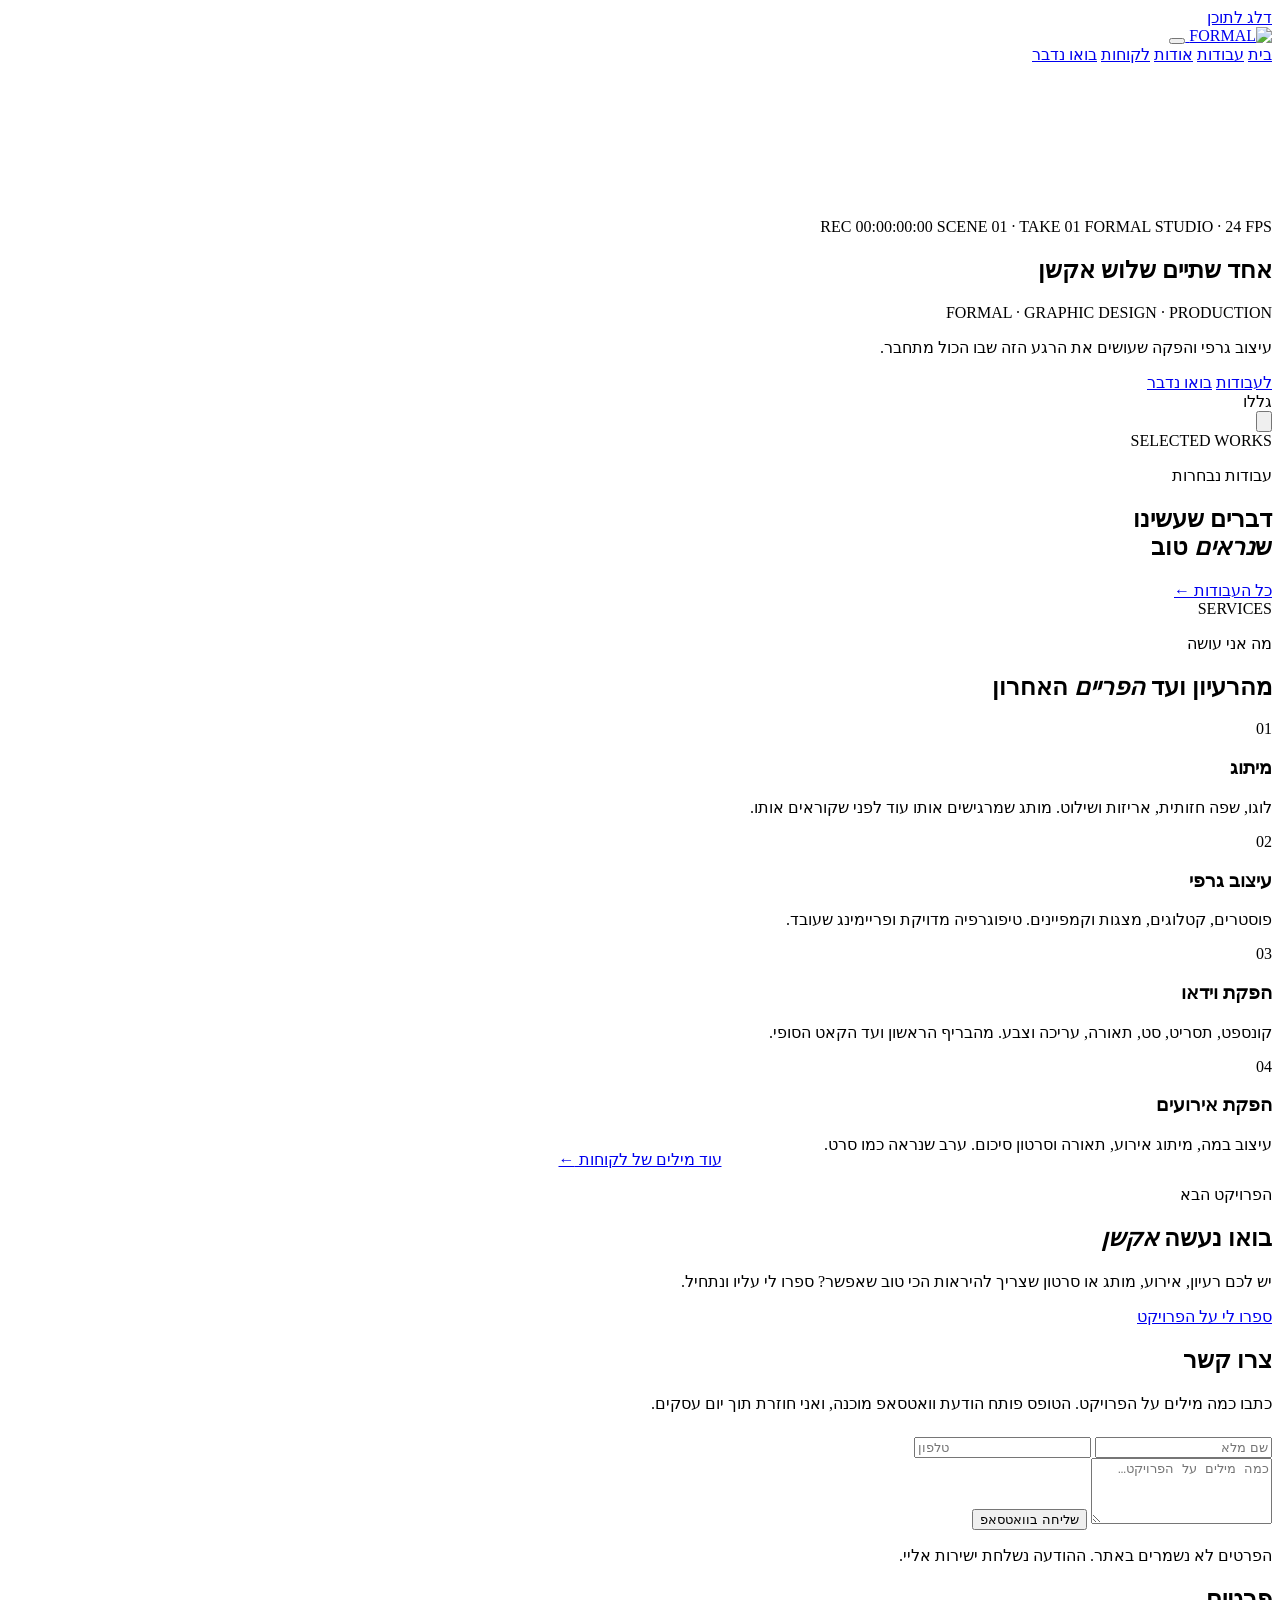
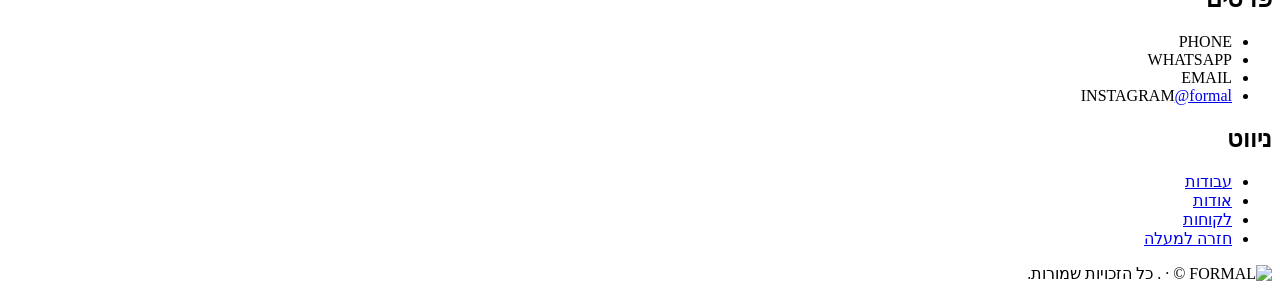
==== index.html @ aa6f3043 "og:image absolute url" ====
<!DOCTYPE html>
<html lang="he" dir="rtl">
<head>
  <meta charset="UTF-8">
  <meta name="viewport" content="width=device-width, initial-scale=1">
  <title>FORMAL · גרפיקה והפקה</title>
  <meta name="description" content="FORMAL – סטודיו לעיצוב גרפי והפקה. מיתוג, וידאו, דפוס ודיגיטל ברמה קולנועית. אחד, שתיים, שלוש – אקשן.">
  <meta name="theme-color" content="#0a0a0a">
  <meta property="og:title" content="FORMAL · גרפיקה והפקה">
  <meta property="og:description" content="עיצוב גרפי והפקה שעושים את הרגע שבו הכול מתחבר.">
  <meta property="og:type" content="website">
  <meta property="og:image" content="https://chana-c.github.io/formal/assets/img/og.png">
  <meta property="og:image:width" content="1200">
  <meta property="og:image:height" content="630">
  <link rel="icon" href="assets/img/logo-icon.png" type="image/png">
  <link rel="apple-touch-icon" href="assets/img/logo-icon.png">
  <link rel="preconnect" href="https://fonts.googleapis.com">
  <link rel="preconnect" href="https://fonts.gstatic.com" crossorigin>
  <link href="https://fonts.googleapis.com/css2?family=Frank+Ruhl+Libre:wght@400;700;900&family=Heebo:wght@300;400;500;700&display=swap" rel="stylesheet">
  <link rel="stylesheet" href="assets/css/style.css">
</head>
<body>
  <a class="skip" href="#main">דלג לתוכן</a>
  <div class="curtain is-boot" aria-hidden="true"></div>
  <div class="grain" aria-hidden="true"></div>

  <header class="header">
    <div class="container header__inner">
      <a class="logo" href="index.html" aria-label="FORMAL – דף הבית">
        <img class="logo__img" src="assets/img/logo.png" alt="FORMAL" draggable="false">
      </a>
      <button class="burger" aria-label="תפריט" aria-expanded="false"><span></span><span></span><span></span></button>
      <nav class="nav" aria-label="ניווט ראשי">
        <a class="nav__link" href="index.html">בית</a>
        <a class="nav__link" href="works.html">עבודות</a>
        <a class="nav__link" href="about.html">אודות</a>
        <a class="nav__link" href="clients.html">לקוחות</a>
        <a class="btn btn--red nav__cta" href="#contact">בואו נדבר</a>
      </nav>
    </div>
  </header>

  <main id="main">
    <!-- ================= HERO ================= -->
    <section class="hero" id="hero" aria-label="פתיח">
      <canvas class="hero__fog" aria-hidden="true"></canvas>
      <div class="hero__fallback" aria-hidden="true"></div>
      <div class="hero__vignette" aria-hidden="true"></div>

      <div class="hud" aria-hidden="true">
        <span class="hud__corner hud__corner--tl"></span><span class="hud__corner hud__corner--tr"></span>
        <span class="hud__corner hud__corner--bl"></span><span class="hud__corner hud__corner--br"></span>
        <span class="hud__rec"><i></i>REC</span>
        <span class="hud__tc">00:00:00:00</span>
        <span class="hud__scene">SCENE 01 · TAKE 01</span>
        <span class="hud__brand">FORMAL STUDIO · 24 FPS</span>
      </div>

      <div class="hero__clap hero__clap--top" aria-hidden="true"></div>
      <div class="hero__clap hero__clap--bottom" aria-hidden="true"></div>
      <div class="hero__flash" aria-hidden="true"></div>

      <div class="hero__stage">
        <h1 class="hero__count">
          <span class="hero__word">אחד</span>
          <span class="hero__word">שתיים</span>
          <span class="hero__word">שלוש</span>
          <span class="hero__word hero__word--action">אקשן</span>
        </h1>
        <div class="hero__after">
          <p class="hero__kicker">FORMAL · GRAPHIC DESIGN · PRODUCTION</p>
          <p class="hero__sub">עיצוב גרפי והפקה שעושים את הרגע הזה שבו הכול מתחבר.</p>
          <div class="hero__cta">
            <a class="btn btn--red" href="works.html">לעבודות</a>
            <a class="btn btn--ghost" href="#contact">בואו נדבר</a>
          </div>
        </div>
      </div>

      <div class="hero__scroll" aria-hidden="true"><span>גללו</span><i></i></div>
      <button class="hero__replay" type="button" aria-label="הפעלת הפתיח מחדש" title="שוב">
        <svg viewBox="0 0 24 24" fill="none" stroke="currentColor" stroke-width="1.6"><path d="M3 12a9 9 0 1 0 3-6.7"/><path d="M3 4v5h5"/></svg>
      </button>
    </section>

    <!-- ================= FEATURED WORKS ================= -->
    <section class="section" id="works">
      <span class="side-label" aria-hidden="true">SELECTED WORKS</span>
      <div class="container">
        <div class="section__head reveal">
          <div>
            <p class="eyebrow">עבודות נבחרות</p>
            <h2 class="section__title">דברים שעשינו<br>ש<em>נראים</em> טוב</h2>
          </div>
          <a class="section__link" href="works.html">כל העבודות <span class="arrow">←</span></a>
        </div>
        <div class="works-grid" data-works-featured></div>
      </div>
    </section>

    <!-- ================= CLIENTS MARQUEE ================= -->
    <div class="marquee reveal reveal--fade" data-marquee aria-label="לקוחות"></div>

    <!-- ================= SERVICES ================= -->
    <section class="section">
      <span class="side-label" aria-hidden="true">SERVICES</span>
      <div class="container">
        <div class="section__head reveal">
          <div>
            <p class="eyebrow">מה אני עושה</p>
            <h2 class="section__title">מהרעיון ועד <em>הפריים</em> האחרון</h2>
          </div>
        </div>
        <div class="services">
          <article class="service reveal" style="--d:0s">
            <span class="service__num">01</span>
            <div><h3 class="service__title">מיתוג</h3><p class="service__text">לוגו, שפה חזותית, אריזות ושילוט. מותג שמרגישים אותו עוד לפני שקוראים אותו.</p></div>
          </article>
          <article class="service reveal" style="--d:0.08s">
            <span class="service__num">02</span>
            <div><h3 class="service__title">עיצוב גרפי</h3><p class="service__text">פוסטרים, קטלוגים, מצגות וקמפיינים. טיפוגרפיה מדויקת ופריימינג שעובד.</p></div>
          </article>
          <article class="service reveal" style="--d:0.16s">
            <span class="service__num">03</span>
            <div><h3 class="service__title">הפקת וידאו</h3><p class="service__text">קונספט, תסריט, סט, תאורה, עריכה וצבע. מהבריף הראשון ועד הקאט הסופי.</p></div>
          </article>
          <article class="service reveal" style="--d:0.24s">
            <span class="service__num">04</span>
            <div><h3 class="service__title">הפקת אירועים</h3><p class="service__text">עיצוב במה, מיתוג אירוע, תאורה וסרטון סיכום. ערב שנראה כמו סרט.</p></div>
          </article>
        </div>
      </div>
    </section>

    <!-- ================= QUOTE ================= -->
    <section class="section--line">
      <div class="container">
        <figure class="quote-block reveal" data-quote></figure>
        <p class="reveal" style="text-align:center;margin-top:-20px"><a class="section__link" href="clients.html">עוד מילים של לקוחות <span class="arrow">←</span></a></p>
      </div>
    </section>

    <!-- ================= CTA ================= -->
    <section class="cta section--line" id="contact">
      <div class="cta__glow" aria-hidden="true"></div>
      <div class="container reveal">
        <p class="eyebrow" style="justify-content:center">הפרויקט הבא</p>
        <h2 class="cta__title">בואו נעשה <em>אקשן</em></h2>
        <p class="cta__text">יש לכם רעיון, אירוע, מותג או סרטון שצריך להיראות הכי טוב שאפשר? ספרו לי עליו ונתחיל.</p>
        <a class="btn btn--white" href="#form">ספרו לי על הפרויקט</a>
      </div>
    </section>
  </main>

  <!-- ================= FOOTER / CONTACT ================= -->
  <footer class="footer" id="form">
    <div class="container">
      <div class="footer__grid">
        <div class="reveal">
          <h2 class="footer__title">צרו קשר</h2>
          <p class="footer__text">כתבו כמה מילים על הפרויקט. הטופס פותח הודעת וואטסאפ מוכנה, ואני חוזרת תוך יום עסקים.</p>
          <form class="form" data-contact-form style="margin-top:24px">
            <div class="form__row">
              <label class="field"><input type="text" name="name" placeholder="שם מלא" required autocomplete="name"></label>
              <label class="field"><input type="tel" name="phone" placeholder="טלפון" required autocomplete="tel"></label>
            </div>
            <label class="field"><textarea name="message" rows="4" placeholder="כמה מילים על הפרויקט…" required></textarea></label>
            <button class="btn btn--red" type="submit">שליחה בוואטסאפ</button>
            <p class="form__hint">הפרטים לא נשמרים באתר. ההודעה נשלחת ישירות אליי.</p>
          </form>
        </div>
        <div class="reveal" style="--d:0.1s">
          <h2 class="footer__title">פרטים</h2>
          <ul class="footer__list">
            <li><span class="lbl">PHONE</span><a data-site="contact.phone" data-site-href="tel" href="#"></a></li>
            <li><span class="lbl">WHATSAPP</span><a data-site="contact.phone" data-site-href="wa" href="#" target="_blank" rel="noopener"></a></li>
            <li><span class="lbl">EMAIL</span><a data-site="contact.email" data-site-href="mailto" href="#"></a></li>
            <li><span class="lbl">INSTAGRAM</span><a data-site="contact.instagram" data-site-href="url" data-site-keep="1" href="#" target="_blank" rel="noopener">@formal</a></li>
          </ul>
        </div>
        <div class="reveal" style="--d:0.2s">
          <h2 class="footer__title">ניווט</h2>
          <ul class="footer__list">
            <li><a href="works.html">עבודות</a></li>
            <li><a href="about.html">אודות</a></li>
            <li><a href="clients.html">לקוחות</a></li>
            <li><a href="#hero">חזרה למעלה</a></li>
          </ul>
        </div>
      </div>
      <div class="footer__bottom">
        <span class="logo"><img class="logo__img" src="assets/img/logo.png" alt="FORMAL" draggable="false"></span>
        <span>© <span data-year></span> <span data-site="owner.name"></span> · <span data-site="owner.role"></span>. כל הזכויות שמורות.</span>
      </div>
    </div>
  </footer>

  <!-- ================= PLAYER MODAL ================= -->
  <div class="modal" id="modal" hidden role="dialog" aria-modal="true" aria-labelledby="modal-title">
    <div class="modal__backdrop" data-close></div>
    <div class="modal__dialog">
      <button class="modal__close" type="button" data-close><kbd>ESC</kbd> סגירה</button>
      <div class="modal__media protected"></div>
      <div class="modal__info">
        <div>
          <h3 class="modal__title" id="modal-title"></h3>
          <p class="modal__sub"></p>
          <p class="modal__desc"></p>
        </div>
        <div class="modal__nav">
          <button class="modal__btn" type="button" data-prev aria-label="הקודם"></button>
          <button class="modal__btn" type="button" data-next aria-label="הבא"></button>
        </div>
      </div>
    </div>
  </div>

  <script src="content/site.js"></script>
  <script src="content/works.js"></script>
  <script src="content/testimonials.js"></script>
  <script src="https://cdnjs.cloudflare.com/ajax/libs/gsap/3.12.5/gsap.min.js"></script>
  <script src="assets/js/fog.js"></script>
  <script src="assets/js/hero.js"></script>
  <script src="assets/js/main.js"></script>
</body>
</html>
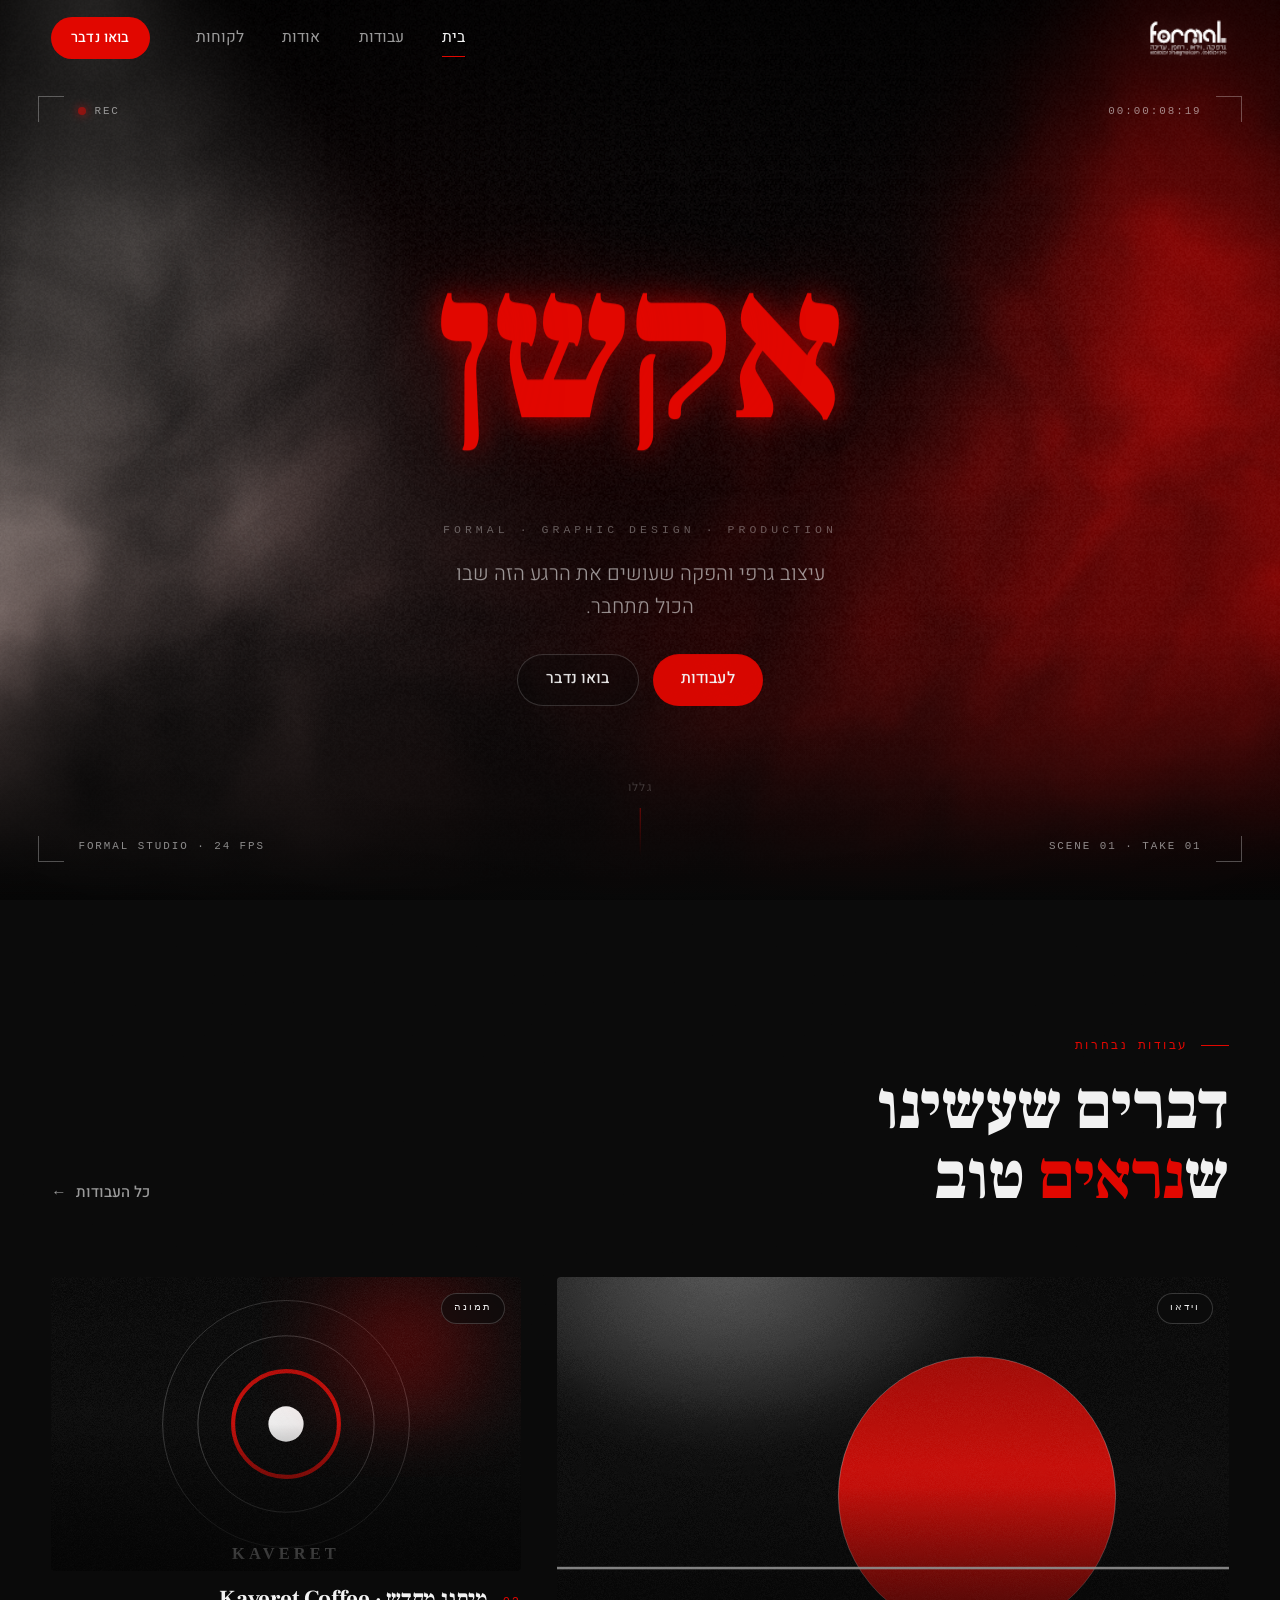
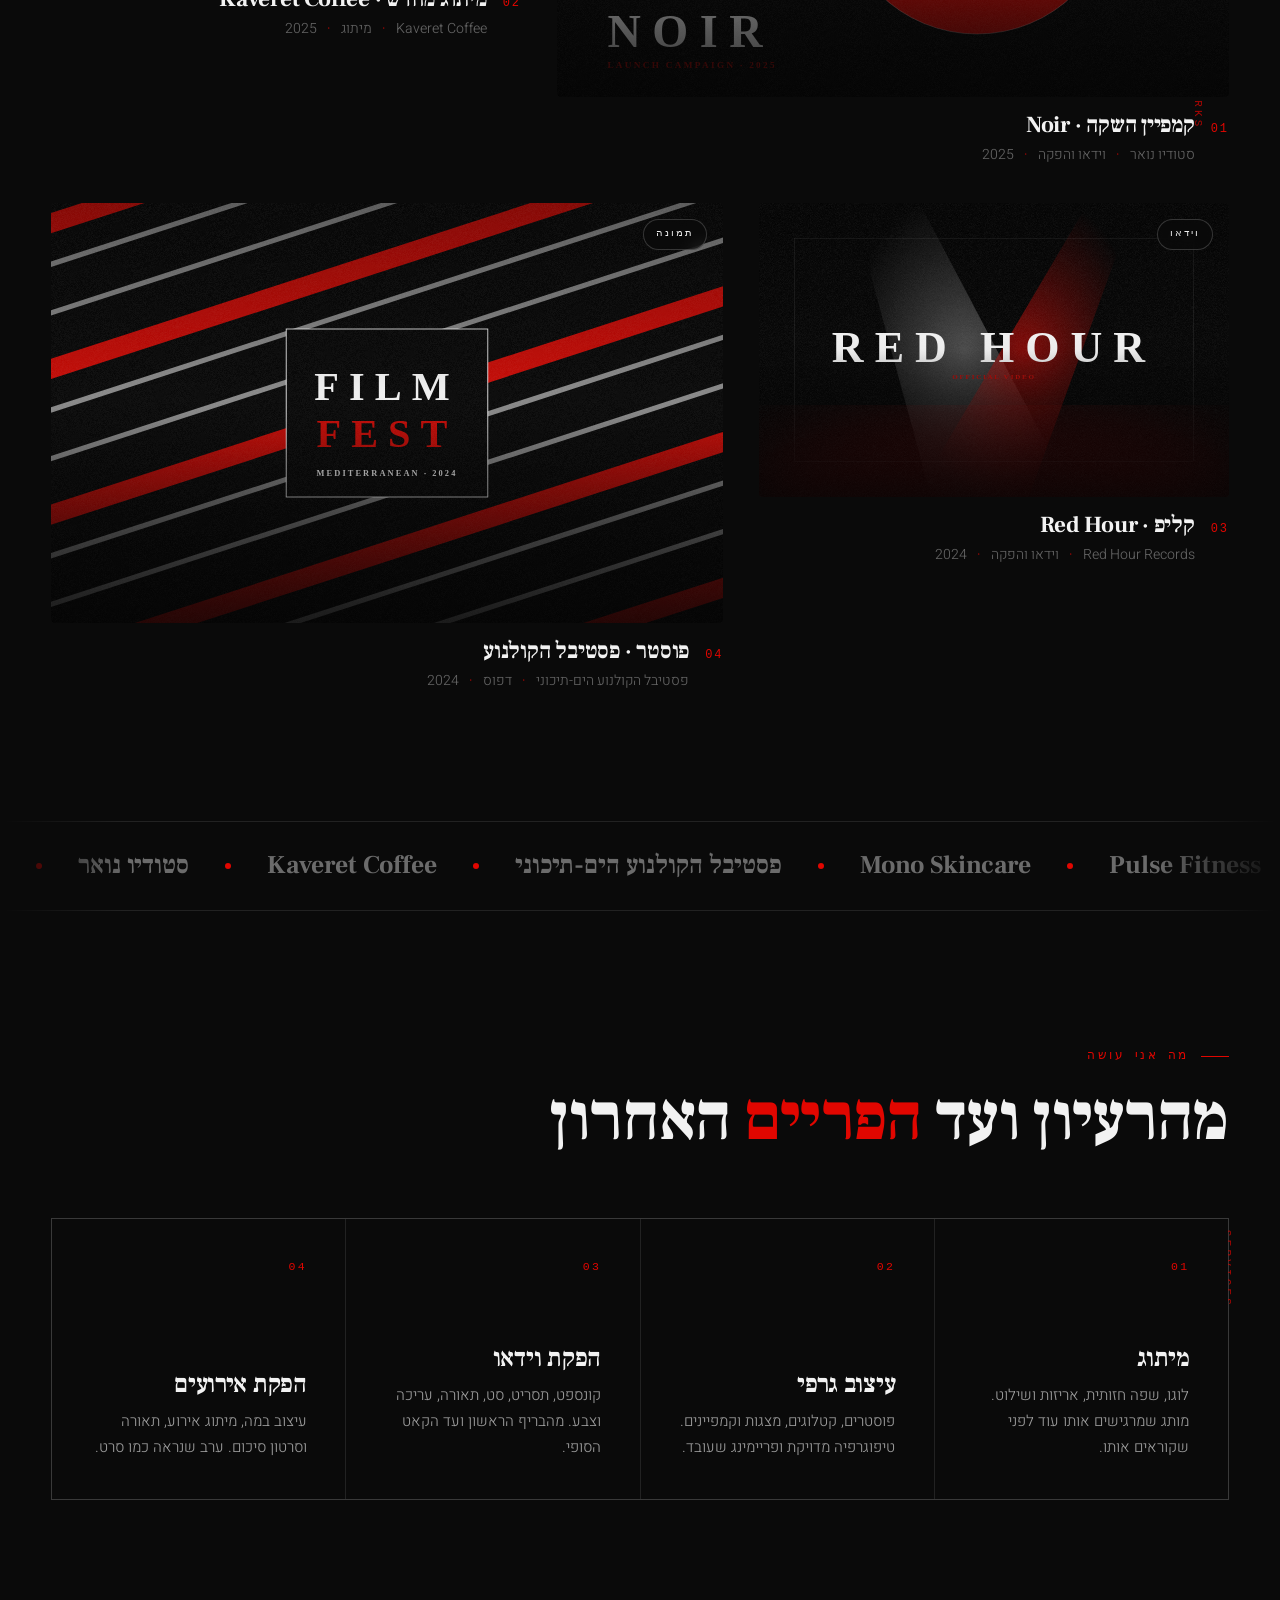
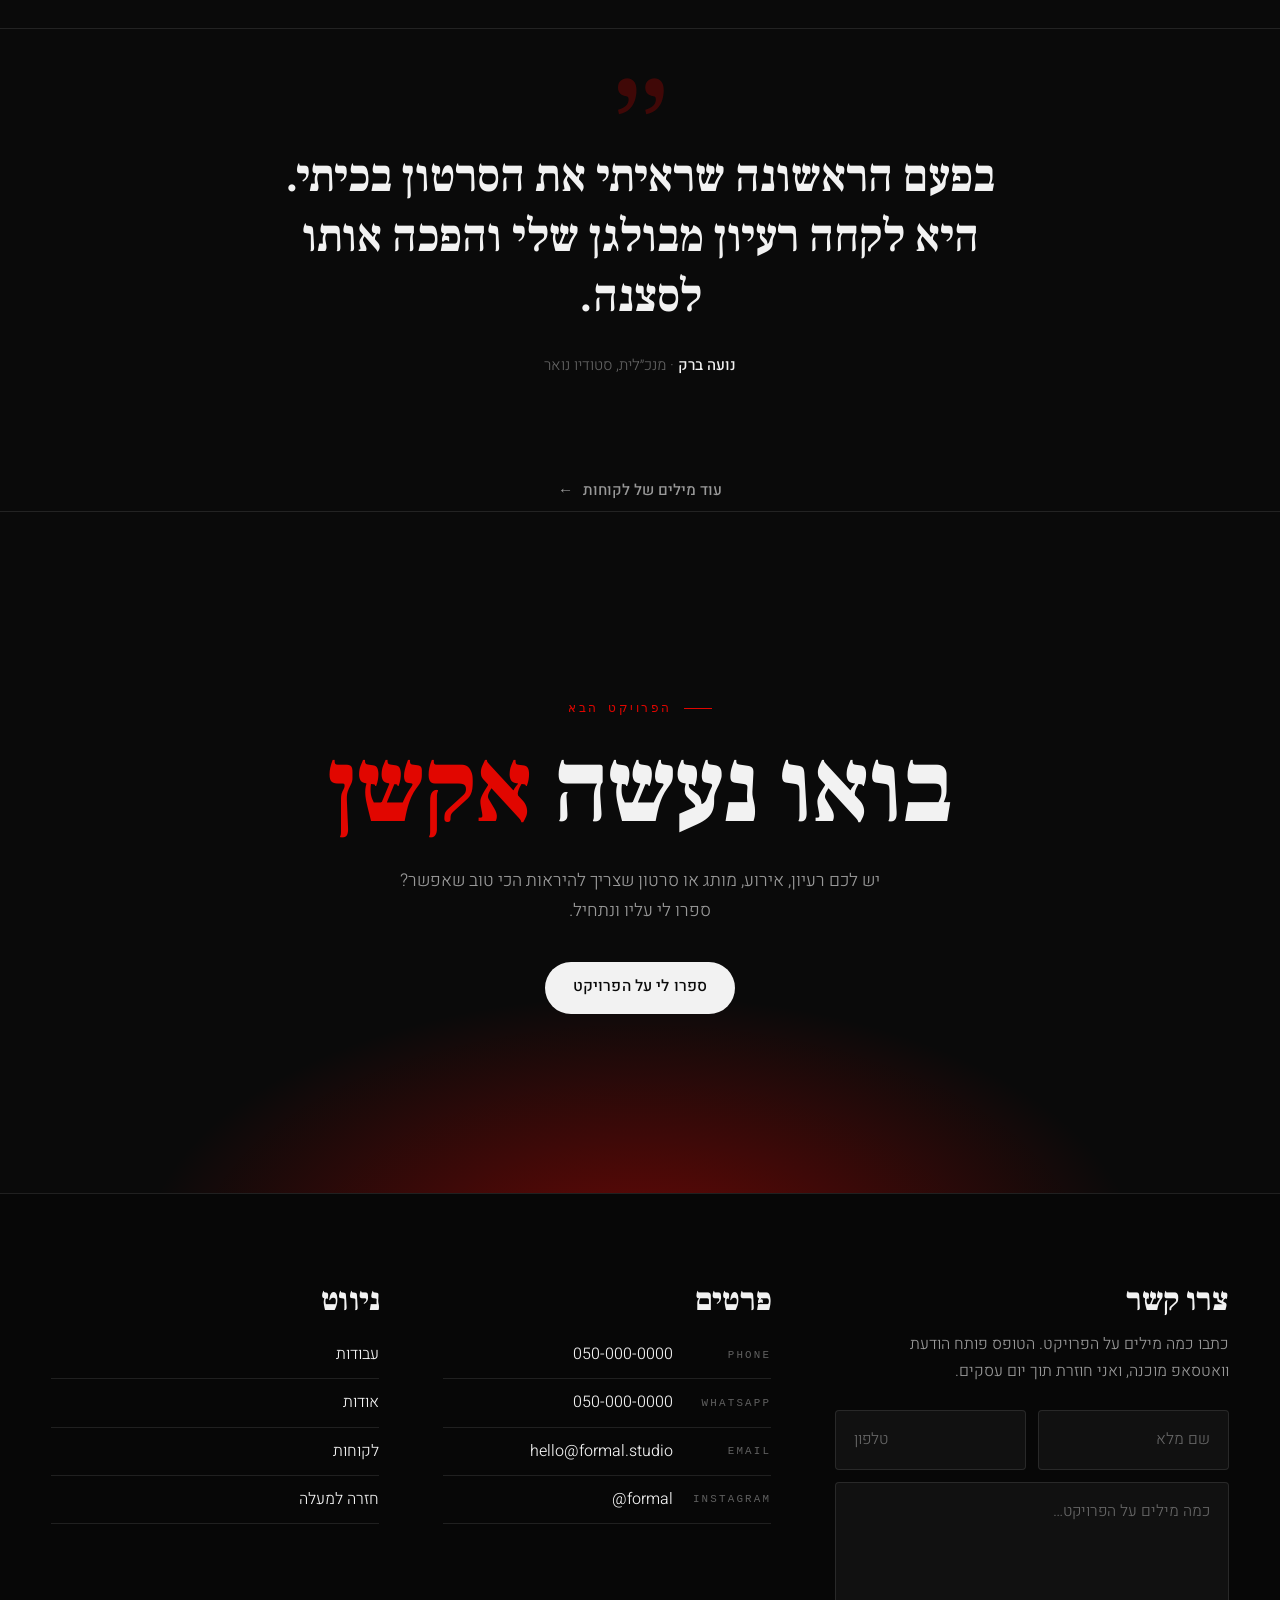
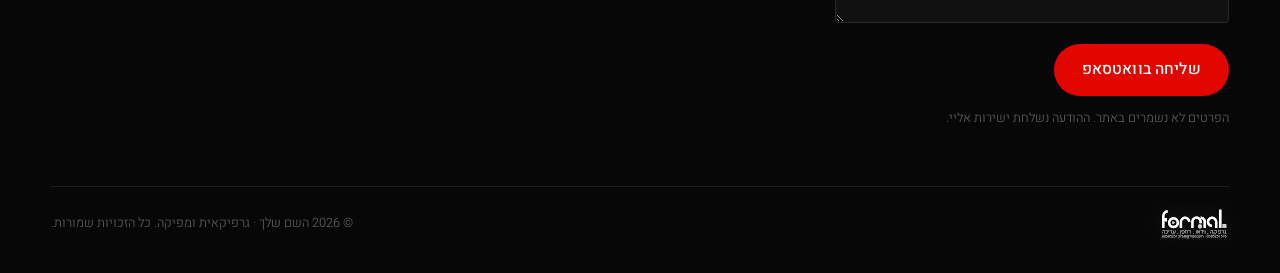
==== commit cec33185: "FORMAL · אתר תדמית – גרסה ראשונה דף בית עם רקע עשן וערפל (WebGL) ופתיח אחד·שתיים·שלוש·אקשן, דף עבודו" ====
--- a/index.html
+++ b/index.html
@@ -9,7 +9,7 @@
   <meta property="og:title" content="FORMAL · גרפיקה והפקה">
   <meta property="og:description" content="עיצוב גרפי והפקה שעושים את הרגע שבו הכול מתחבר.">
   <meta property="og:type" content="website">
-  <meta property="og:image" content="https://chana-c.github.io/formal/assets/img/og.png">
+  <meta property="og:image" content="assets/img/og.png">
   <meta property="og:image:width" content="1200">
   <meta property="og:image:height" content="630">
   <link rel="icon" href="assets/img/logo-icon.png" type="image/png">
--- a/assets/css/style.css
+++ b/assets/css/style.css
@@ -0,0 +1,601 @@
+/* =========================================================
+   FORMAL — design system
+   black / red / white · cinematic · RTL Hebrew
+   ========================================================= */
+
+:root {
+  --bg: #0a0a0a;
+  --bg-2: #111111;
+  --bg-3: #171717;
+  --fg: #f2f2f2;
+  --fg-dim: rgba(242, 242, 242, 0.62);
+  --fg-mute: rgba(242, 242, 242, 0.38);
+  --red: #e10600;
+  --red-2: #ff2a1f;
+  --red-glow: rgba(225, 6, 0, 0.55);
+  --line: rgba(255, 255, 255, 0.1);
+  --line-2: rgba(255, 255, 255, 0.18);
+
+  --font-display: "Frank Ruhl Libre", "Times New Roman", serif;
+  --font-body: "Heebo", "Segoe UI", Arial, sans-serif;
+  --font-mono: "Courier New", ui-monospace, monospace;
+
+  --max: 1320px;
+  --gutter: clamp(16px, 4vw, 56px);
+  --radius: 4px;
+
+  --ease-out: cubic-bezier(0.16, 1, 0.3, 1);
+  --ease-in-out: cubic-bezier(0.65, 0, 0.35, 1);
+}
+
+*, *::before, *::after { box-sizing: border-box; }
+
+html {
+  background: var(--bg);
+  color: var(--fg);
+  scroll-behavior: smooth;
+  -webkit-text-size-adjust: 100%;
+}
+
+body {
+  margin: 0;
+  min-height: 100vh;
+  font-family: var(--font-body);
+  font-weight: 300;
+  font-size: clamp(16px, 1.05vw, 18px);
+  line-height: 1.7;
+  background: var(--bg);
+  color: var(--fg);
+  overflow-x: hidden;
+  -webkit-font-smoothing: antialiased;
+}
+
+body.is-transitioning { pointer-events: none; }
+
+img, svg, video, iframe { display: block; max-width: 100%; }
+a { color: inherit; text-decoration: none; }
+button { font: inherit; color: inherit; background: none; border: 0; cursor: pointer; padding: 0; }
+h1, h2, h3, h4 { margin: 0; font-family: var(--font-display); font-weight: 900; line-height: 1.05; letter-spacing: -0.01em; }
+p { margin: 0; }
+ul { margin: 0; padding: 0; list-style: none; }
+[hidden] { display: none !important; }
+
+::selection { background: var(--red); color: #fff; }
+
+/* ---------- media protection ---------- */
+.protected, .protected * {
+  -webkit-user-select: none; user-select: none;
+  -webkit-touch-callout: none;
+  -webkit-user-drag: none;
+}
+.protected img, .protected video { pointer-events: none; }
+.shield { position: absolute; inset: 0; z-index: 2; }
+
+/* ---------- global layers ---------- */
+.grain {
+  position: fixed; inset: -50%; z-index: 9000; pointer-events: none;
+  width: 200%; height: 200%;
+  background-image: url("data:image/svg+xml;utf8,<svg xmlns='http://www.w3.org/2000/svg' width='300' height='300'><filter id='n'><feTurbulence type='fractalNoise' baseFrequency='0.9' numOctaves='2' stitchTiles='stitch'/><feColorMatrix values='0 0 0 0 1 0 0 0 0 1 0 0 0 0 1 0 0 0 0.5 0'/></filter><rect width='100%' height='100%' filter='url(%23n)'/></svg>");
+  opacity: 0.06;
+  mix-blend-mode: overlay;
+  animation: grain 0.9s steps(5) infinite;
+}
+@keyframes grain {
+  0% { transform: translate(0, 0); } 20% { transform: translate(-3%, 2%); }
+  40% { transform: translate(2%, -4%); } 60% { transform: translate(-4%, -1%); }
+  80% { transform: translate(3%, 3%); } 100% { transform: translate(0, 0); }
+}
+
+.curtain {
+  position: fixed; inset: 0; z-index: 9500; background: #000;
+  opacity: 0; pointer-events: none;
+  transition: opacity 0.45s var(--ease-in-out);
+}
+.curtain.is-on { opacity: 1; pointer-events: auto; }
+.curtain.is-boot { opacity: 1; transition: opacity 0.9s var(--ease-in-out); animation: curtainOff 0.8s ease 3s forwards; }
+@keyframes curtainOff { to { opacity: 0; visibility: hidden; } }
+
+/* custom cursor (desktop only) */
+.cursor, .cursor-ring { display: none; }
+@media (hover: hover) and (pointer: fine) {
+  .cursor {
+    display: block; position: fixed; z-index: 9800; top: 0; left: 0;
+    width: 8px; height: 8px; margin: -4px 0 0 -4px; border-radius: 50%;
+    background: var(--red); pointer-events: none;
+    transition: transform 0.15s var(--ease-out), opacity 0.3s;
+  }
+  .cursor-ring {
+    display: block; position: fixed; z-index: 9799; top: 0; left: 0;
+    width: 36px; height: 36px; margin: -18px 0 0 -18px; border-radius: 50%;
+    border: 1px solid rgba(242, 242, 242, 0.5); pointer-events: none;
+    transition: width 0.3s var(--ease-out), height 0.3s var(--ease-out), margin 0.3s var(--ease-out),
+      border-color 0.3s, background 0.3s, opacity 0.3s;
+  }
+  body.cursor-hover .cursor { transform: scale(0.5); }
+  body.cursor-hover .cursor-ring {
+    width: 64px; height: 64px; margin: -32px 0 0 -32px;
+    border-color: var(--red); background: rgba(225, 6, 0, 0.08);
+  }
+  body.cursor-media .cursor { opacity: 0; }
+  body.cursor-media .cursor-ring {
+    width: 84px; height: 84px; margin: -42px 0 0 -42px;
+    background: var(--red); border-color: var(--red);
+  }
+  body.cursor-media .cursor-ring::after {
+    content: "הפעלה"; position: absolute; inset: 0; display: grid; place-items: center;
+    font-family: var(--font-body); font-size: 13px; font-weight: 500; color: #fff;
+  }
+  body.cursor-hidden .cursor, body.cursor-hidden .cursor-ring { opacity: 0; }
+}
+
+/* ---------- layout ---------- */
+.container { width: min(100% - 2 * var(--gutter), var(--max)); margin-inline: auto; }
+.section { position: relative; padding-block: clamp(72px, 10vw, 140px); }
+.section--tight { padding-block: clamp(48px, 6vw, 88px); }
+.section--line { border-top: 1px solid var(--line); }
+
+.section__head {
+  display: flex; align-items: flex-end; justify-content: space-between; gap: 24px;
+  margin-bottom: clamp(32px, 5vw, 64px);
+}
+.section__title { font-size: clamp(2.2rem, 5.2vw, 4.4rem); }
+.section__title em { font-style: normal; color: var(--red); }
+.section__link {
+  display: inline-flex; align-items: center; gap: 10px; font-weight: 500; font-size: 0.95rem;
+  color: var(--fg-dim); white-space: nowrap; padding-bottom: 6px;
+  border-bottom: 1px solid transparent; transition: color 0.3s, border-color 0.3s;
+}
+.section__link:hover { color: var(--fg); border-color: var(--red); }
+.section__link .arrow { display: inline-block; transition: transform 0.3s var(--ease-out); }
+.section__link:hover .arrow { transform: translateX(-6px); }
+
+.eyebrow {
+  display: inline-flex; align-items: center; gap: 12px;
+  font-family: var(--font-mono); font-size: 0.72rem; letter-spacing: 0.22em; text-transform: uppercase;
+  color: var(--red); margin-bottom: 18px;
+}
+.eyebrow::before { content: ""; width: 28px; height: 1px; background: var(--red); }
+
+.lead { font-size: clamp(1.15rem, 1.6vw, 1.45rem); line-height: 1.6; color: var(--fg-dim); max-width: 60ch; }
+
+.side-label {
+  position: absolute; top: 50%; right: 14px; transform: translateY(-50%) rotate(90deg);
+  transform-origin: center; font-family: var(--font-mono); font-size: 0.68rem; letter-spacing: 0.3em;
+  color: var(--red); opacity: 0.75; white-space: nowrap; pointer-events: none;
+}
+@media (max-width: 1100px) { .side-label { display: none; } }
+
+/* ---------- buttons ---------- */
+.btn {
+  position: relative; display: inline-flex; align-items: center; justify-content: center; gap: 10px;
+  min-height: 52px; padding: 0 28px; border-radius: 999px; font-weight: 500; font-size: 0.98rem;
+  letter-spacing: 0.01em; overflow: hidden; isolation: isolate;
+  transition: color 0.35s, border-color 0.35s, transform 0.35s var(--ease-out), box-shadow 0.35s;
+}
+.btn--red { background: var(--red); color: #fff; box-shadow: 0 0 0 rgba(225, 6, 0, 0); }
+.btn--red::before {
+  content: ""; position: absolute; inset: 0; z-index: -1; background: #fff;
+  transform: translateY(101%); transition: transform 0.45s var(--ease-out);
+}
+.btn--red:hover { color: #0a0a0a; box-shadow: 0 10px 40px -10px var(--red-glow); }
+.btn--red:hover::before { transform: translateY(0); }
+.btn--ghost { border: 1px solid var(--line-2); color: var(--fg); background: rgba(10, 10, 10, 0.35); backdrop-filter: blur(8px); }
+.btn--ghost:hover { border-color: var(--fg); }
+.btn--white { background: var(--fg); color: #0a0a0a; }
+.btn--white:hover { background: #fff; transform: translateY(-2px); }
+
+/* ---------- header ---------- */
+.header {
+  position: fixed; inset-inline: 0; top: 0; z-index: 1000;
+  transition: background 0.4s, backdrop-filter 0.4s, border-color 0.4s, transform 0.4s var(--ease-out);
+  border-bottom: 1px solid transparent;
+}
+.header.is-scrolled {
+  background: rgba(10, 10, 10, 0.72); backdrop-filter: blur(14px); border-color: var(--line);
+}
+.header.is-hidden { transform: translateY(-100%); }
+.header__inner {
+  display: flex; align-items: center; justify-content: space-between;
+  height: 76px; gap: 24px;
+}
+.logo {
+  display: inline-flex; align-items: baseline; gap: 10px;
+  font-family: var(--font-display); font-weight: 900; font-size: 1.55rem; letter-spacing: 0.08em;
+  line-height: 1; direction: ltr;
+}
+.logo__dot { width: 8px; height: 8px; border-radius: 50%; background: var(--red); box-shadow: 0 0 14px var(--red); align-self: center; }
+.logo__img { display: block; height: 40px; width: auto; filter: drop-shadow(0 0 12px rgba(255, 255, 255, 0.12)); transition: transform 0.4s var(--ease-out); }
+.logo:hover .logo__img { transform: scale(1.04); }
+.footer__bottom .logo__img { height: 34px; }
+@media (max-width: 640px) { .logo__img { height: 34px; } }
+.logo__sub { font-family: var(--font-body); font-weight: 400; font-size: 0.72rem; letter-spacing: 0.3em; color: var(--fg-mute); }
+
+.nav { display: flex; align-items: center; gap: clamp(20px, 3vw, 40px); }
+.nav__link {
+  position: relative; font-weight: 400; font-size: 0.98rem; color: var(--fg-dim);
+  padding: 8px 0; transition: color 0.3s;
+}
+.nav__link::after {
+  content: ""; position: absolute; inset-inline: 0; bottom: 2px; height: 1px; background: var(--red);
+  transform: scaleX(0); transform-origin: right; transition: transform 0.35s var(--ease-out);
+}
+.nav__link:hover, .nav__link.is-active { color: var(--fg); }
+.nav__link:hover::after, .nav__link.is-active::after { transform: scaleX(1); }
+.nav__cta { margin-inline-start: 8px; min-height: 42px; padding-inline: 20px; font-size: 0.9rem; }
+
+.burger { display: none; width: 44px; height: 44px; position: relative; z-index: 1200; }
+.burger span {
+  position: absolute; left: 10px; right: 10px; height: 2px; background: var(--fg);
+  transition: transform 0.4s var(--ease-out), opacity 0.3s, top 0.4s var(--ease-out);
+}
+.burger span:nth-child(1) { top: 15px; } .burger span:nth-child(2) { top: 21px; } .burger span:nth-child(3) { top: 27px; }
+body.menu-open .burger span:nth-child(1) { top: 21px; transform: rotate(45deg); }
+body.menu-open .burger span:nth-child(2) { opacity: 0; }
+body.menu-open .burger span:nth-child(3) { top: 21px; transform: rotate(-45deg); }
+
+@media (max-width: 860px) {
+  .burger { display: block; }
+  .header.is-scrolled { backdrop-filter: none; background: rgba(10, 10, 10, 0.94); }
+  .nav {
+    position: fixed; inset: 0; z-index: 1100; flex-direction: column; justify-content: center; gap: 28px;
+    background: rgba(8, 8, 8, 0.96); backdrop-filter: blur(20px);
+    opacity: 0; visibility: hidden; transition: opacity 0.4s, visibility 0.4s;
+  }
+  body.menu-open .nav { opacity: 1; visibility: visible; }
+  body.menu-open { overflow: hidden; }
+  .nav__link { font-family: var(--font-display); font-weight: 700; font-size: 2.4rem; color: var(--fg); transform: translateY(20px); opacity: 0; transition: transform 0.6s var(--ease-out), opacity 0.6s; }
+  body.menu-open .nav__link { transform: none; opacity: 1; }
+  body.menu-open .nav__link:nth-child(2) { transition-delay: 0.05s; }
+  body.menu-open .nav__link:nth-child(3) { transition-delay: 0.1s; }
+  body.menu-open .nav__link:nth-child(4) { transition-delay: 0.15s; }
+  .nav__cta { margin-top: 10px; transform: translateY(20px); opacity: 0; transition: transform 0.6s var(--ease-out) 0.2s, opacity 0.6s 0.2s; }
+  body.menu-open .nav__cta { transform: none; opacity: 1; }
+}
+
+/* ---------- HERO ---------- */
+.hero {
+  position: relative; min-height: 100vh; min-height: 100svh; display: grid; place-items: center;
+  overflow: hidden; background: #050505; isolation: isolate;
+}
+.hero__fog { position: absolute; inset: 0; width: 100%; height: 100%; z-index: 0; }
+.hero__fallback {
+  position: absolute; inset: -20%; z-index: 0; display: none;
+  background:
+    radial-gradient(ellipse 50% 70% at 25% 0%, rgba(255, 255, 255, 0.22), transparent 60%),
+    radial-gradient(ellipse 45% 60% at 78% 5%, rgba(225, 6, 0, 0.45), transparent 60%),
+    radial-gradient(ellipse 60% 40% at 50% 100%, rgba(225, 6, 0, 0.25), transparent 60%),
+    #050505;
+  filter: blur(40px);
+  animation: fogdrift 18s ease-in-out infinite alternate;
+}
+.hero.no-webgl .hero__fallback { display: block; }
+.hero.no-webgl .hero__fog { display: none; }
+@keyframes fogdrift { from { transform: translate(-3%, -2%) scale(1); } to { transform: translate(3%, 2%) scale(1.08); } }
+
+.hero__vignette {
+  position: absolute; inset: 0; z-index: 1; pointer-events: none;
+  background: radial-gradient(ellipse 80% 70% at 50% 45%, transparent 40%, rgba(0, 0, 0, 0.55) 100%),
+    linear-gradient(to bottom, rgba(0, 0, 0, 0.35), transparent 25%, transparent 70%, var(--bg) 100%);
+}
+
+/* viewfinder HUD */
+.hud { position: absolute; inset: clamp(16px, 3vw, 40px); top: 96px; z-index: 3; pointer-events: none; opacity: 0.55; font-family: var(--font-mono); font-size: 0.68rem; letter-spacing: 0.18em; color: var(--fg); }
+.hud__corner { position: absolute; width: 26px; height: 26px; border: 1px solid rgba(242, 242, 242, 0.55); }
+.hud__corner--tl { top: 0; left: 0; border-right: 0; border-bottom: 0; }
+.hud__corner--tr { top: 0; right: 0; border-left: 0; border-bottom: 0; }
+.hud__corner--bl { bottom: 0; left: 0; border-right: 0; border-top: 0; }
+.hud__corner--br { bottom: 0; right: 0; border-left: 0; border-top: 0; }
+.hud__rec { position: absolute; top: 6px; left: 40px; display: flex; align-items: center; gap: 8px; direction: ltr; }
+.hud__rec i { width: 8px; height: 8px; border-radius: 50%; background: var(--red); box-shadow: 0 0 10px var(--red); animation: blink 1.1s steps(2) infinite; }
+@keyframes blink { 50% { opacity: 0.2; } }
+.hud__tc { position: absolute; top: 6px; right: 40px; direction: ltr; font-variant-numeric: tabular-nums; }
+.hud__scene { position: absolute; bottom: 6px; right: 40px; direction: ltr; }
+.hud__brand { position: absolute; bottom: 6px; left: 40px; direction: ltr; }
+@media (max-width: 640px) { .hud__scene, .hud__brand { display: none; } .hud { top: 84px; } .hud__tc { right: 0; } .hud__rec { left: 0; } }
+
+.hero__stage { position: relative; z-index: 4; width: min(100% - 2 * var(--gutter), var(--max)); text-align: center; padding-top: 40px; }
+
+.hero__count { position: relative; height: clamp(120px, 24vw, 260px); display: grid; place-items: center; }
+.hero__word {
+  position: absolute; inset-inline: 0; margin: 0; text-align: center;
+  font-family: var(--font-display); font-weight: 900; line-height: 1;
+  font-size: clamp(4.6rem, 22vw, 13rem); letter-spacing: -0.02em; color: var(--fg);
+  opacity: 0; will-change: transform, opacity, filter;
+  text-shadow: 0 0 40px rgba(255, 255, 255, 0.15);
+}
+.hero__word--action {
+  color: var(--red);
+  text-shadow: 0 0 30px var(--red-glow), 0 0 80px rgba(225, 6, 0, 0.35);
+}
+.hero__word .ch { display: inline-block; will-change: transform, opacity, filter; }
+
+.hero__clap { position: absolute; inset-inline: 0; height: 2px; background: #fff; z-index: 5; transform: scaleX(0); opacity: 0; pointer-events: none; }
+.hero__clap--top { top: 50%; transform-origin: left; margin-top: -1px; }
+.hero__clap--bottom { top: 50%; transform-origin: right; margin-top: 1px; }
+.hero__flash { position: absolute; inset: 0; z-index: 6; background: #fff; opacity: 0; pointer-events: none; }
+
+.hero__after { margin-top: clamp(8px, 2vw, 24px); opacity: 0; transform: translateY(24px); }
+.hero__kicker { font-family: var(--font-mono); font-size: clamp(0.58rem, 1.6vw, 0.72rem); letter-spacing: clamp(0.14em, 1vw, 0.35em); padding-inline: 8px; color: var(--fg-mute); text-transform: uppercase; direction: ltr; }
+.hero__sub {
+  margin: 18px auto 0; max-width: 34ch; font-size: clamp(1.05rem, 1.6vw, 1.35rem); line-height: 1.6; color: var(--fg-dim);
+}
+.hero__cta { display: flex; justify-content: center; gap: 14px; margin-top: 30px; flex-wrap: wrap; }
+
+.hero__scroll {
+  position: absolute; bottom: clamp(20px, 4vw, 44px); left: 50%; transform: translateX(-50%); z-index: 4;
+  display: flex; flex-direction: column; align-items: center; gap: 10px;
+  font-family: var(--font-body); font-weight: 400; font-size: 0.72rem; letter-spacing: 0.12em; color: var(--fg-mute); opacity: 0;
+}
+
+.hero__scroll i { width: 1px; height: 48px; background: linear-gradient(to bottom, var(--red), transparent); animation: drop 1.8s var(--ease-in-out) infinite; transform-origin: top; }
+@keyframes drop { 0% { transform: scaleY(0); opacity: 0; } 30% { opacity: 1; } 100% { transform: scaleY(1); opacity: 0; } }
+
+.hero__replay {
+  position: absolute; bottom: clamp(20px, 4vw, 44px); right: clamp(16px, 3vw, 40px); z-index: 4;
+  width: 40px; height: 40px; border-radius: 50%; border: 1px solid var(--line-2); color: var(--fg-dim);
+  display: grid; place-items: center; opacity: 0; transition: color 0.3s, border-color 0.3s, transform 0.5s var(--ease-out);
+}
+.hero__replay:hover { color: var(--fg); border-color: var(--red); transform: rotate(-180deg); }
+.hero__replay svg { width: 16px; height: 16px; }
+
+/* ---------- marquee ---------- */
+.marquee { overflow: hidden; border-block: 1px solid var(--line); padding-block: 22px; direction: ltr; -webkit-mask-image: linear-gradient(to right, transparent, #000 10%, #000 90%, transparent); mask-image: linear-gradient(to right, transparent, #000 10%, #000 90%, transparent); }
+.marquee__track { display: flex; gap: 0; width: max-content; animation: marquee 48s linear infinite; }
+.marquee:hover .marquee__track { animation-play-state: paused; }
+.marquee__item {
+  display: inline-flex; align-items: center; gap: 36px; padding-inline-end: 36px;
+  font-family: var(--font-display); font-weight: 700; font-size: clamp(1.1rem, 2vw, 1.6rem); color: rgba(242, 242, 242, 0.42); white-space: nowrap; direction: rtl;
+}
+.marquee__item::after { content: ""; width: 6px; height: 6px; border-radius: 50%; background: var(--red); flex: none; }
+@keyframes marquee { from { transform: translateX(0); } to { transform: translateX(-50%); } }
+
+/* ---------- works ---------- */
+.works-grid { display: grid; gap: clamp(20px, 3vw, 36px); grid-template-columns: repeat(12, 1fr); }
+.works-grid .work:nth-child(1) { grid-column: span 7; }
+.works-grid .work:nth-child(2) { grid-column: span 5; }
+.works-grid .work:nth-child(3) { grid-column: span 5; }
+.works-grid .work:nth-child(4) { grid-column: span 7; }
+.works-grid--all .work { grid-column: span 4 !important; }
+@media (max-width: 960px) {
+  .works-grid .work, .works-grid--all .work { grid-column: span 6 !important; }
+}
+@media (max-width: 600px) {
+  .works-grid .work, .works-grid--all .work { grid-column: span 12 !important; }
+}
+
+.work { position: relative; }
+.work__media {
+  position: relative; display: block; width: 100%; aspect-ratio: 16 / 10; overflow: hidden; border-radius: var(--radius);
+  background: var(--bg-2); isolation: isolate; text-align: inherit;
+}
+.works-grid--all .work__media { aspect-ratio: 4 / 3; }
+.work__media img { width: 100%; height: 100%; object-fit: cover; transition: transform 1.1s var(--ease-out), filter 0.6s; filter: saturate(0.85) contrast(1.05); }
+.work:hover .work__media img { transform: scale(1.06); filter: saturate(1) contrast(1.05); }
+.work__media::after {
+  content: ""; position: absolute; inset: 0; z-index: 1;
+  background: linear-gradient(to top, rgba(5, 5, 5, 0.75), transparent 55%);
+  opacity: 0.8; transition: opacity 0.5s;
+}
+.work:hover .work__media::after { opacity: 1; }
+.work__play {
+  position: absolute; z-index: 3; left: 50%; top: 50%; transform: translate(-50%, -50%) scale(0.9);
+  width: 68px; height: 68px; border-radius: 50%; display: grid; place-items: center;
+  background: rgba(10, 10, 10, 0.55); border: 1px solid rgba(255, 255, 255, 0.35); backdrop-filter: blur(8px);
+  opacity: 0; transition: opacity 0.4s, transform 0.5s var(--ease-out), background 0.3s, border-color 0.3s;
+}
+.work__play svg { width: 20px; height: 20px; fill: #fff; margin-left: 3px; }
+.work:hover .work__play, .work:focus-within .work__play { opacity: 1; transform: translate(-50%, -50%) scale(1); }
+.work__play:hover { background: var(--red); border-color: var(--red); }
+.work--image .work__play svg { display: none; }
+.work--image .work__play::after { content: "+"; font-size: 30px; font-weight: 300; color: #fff; line-height: 1; }
+@media (hover: none) { .work__play { opacity: 1; transform: translate(-50%, -50%) scale(1); } }
+
+.work__tag {
+  position: absolute; z-index: 3; top: 16px; inset-inline-start: 16px; padding: 6px 12px;
+  font-family: var(--font-mono); font-size: 0.62rem; letter-spacing: 0.2em; text-transform: uppercase;
+  background: rgba(10, 10, 10, 0.6); border: 1px solid var(--line-2); border-radius: 999px; color: var(--fg); backdrop-filter: blur(6px);
+}
+.work__meta { display: grid; grid-template-columns: auto 1fr; gap: 6px 16px; align-items: baseline; margin-top: 16px; }
+.work__num { font-family: var(--font-mono); font-size: 0.75rem; letter-spacing: 0.15em; color: var(--red); grid-row: span 2; align-self: start; padding-top: 6px; }
+.work__title { font-size: clamp(1.25rem, 1.8vw, 1.6rem); font-weight: 700; transition: color 0.3s; }
+.work:hover .work__title { color: #fff; }
+.work__sub { font-size: 0.88rem; color: var(--fg-mute); display: flex; gap: 10px; flex-wrap: wrap; }
+.work__sub span + span::before { content: "·"; margin-inline-end: 10px; color: var(--red); }
+
+/* filters */
+.filters { display: flex; gap: 8px; flex-wrap: wrap; margin-bottom: clamp(28px, 4vw, 48px); }
+.filter {
+  padding: 10px 18px; border-radius: 999px; border: 1px solid var(--line); color: var(--fg-dim); font-size: 0.9rem;
+  transition: color 0.3s, border-color 0.3s, background 0.3s;
+}
+.filter:hover { color: var(--fg); border-color: var(--line-2); }
+.filter.is-active { color: #fff; background: var(--red); border-color: var(--red); }
+.filter__count { font-family: var(--font-mono); font-size: 0.7rem; margin-inline-start: 8px; opacity: 0.7; }
+
+.empty { padding: 60px 0; text-align: center; color: var(--fg-mute); }
+
+/* ---------- services ---------- */
+.services { display: grid; grid-template-columns: repeat(4, 1fr); gap: 1px; background: var(--line); border: 1px solid var(--line); }
+.service { position: relative; background: var(--bg); padding: clamp(28px, 3vw, 44px); min-height: 280px; display: flex; flex-direction: column; justify-content: space-between; gap: 32px; overflow: hidden; transition: background 0.5s; }
+.service::before { content: ""; position: absolute; inset: auto -40% -60% auto; width: 80%; aspect-ratio: 1; border-radius: 50%; background: radial-gradient(circle, var(--red-glow), transparent 65%); opacity: 0; transition: opacity 0.6s, transform 0.8s var(--ease-out); transform: scale(0.6); }
+.service:hover { background: var(--bg-2); }
+.service:hover::before { opacity: 0.55; transform: scale(1); }
+.service__num { font-family: var(--font-mono); font-size: 0.72rem; letter-spacing: 0.2em; color: var(--red); }
+.service__title { font-size: 1.6rem; font-weight: 700; margin-bottom: 10px; }
+.service__text { color: var(--fg-dim); font-size: 0.95rem; }
+@media (max-width: 960px) { .services { grid-template-columns: repeat(2, 1fr); } }
+@media (max-width: 560px) { .services { grid-template-columns: 1fr; } .service { min-height: 0; gap: 20px; } }
+
+/* ---------- quote (home) ---------- */
+.quote-block { text-align: center; padding-block: clamp(56px, 8vw, 110px); position: relative; }
+.quote-block::before { content: "”"; position: absolute; top: 10px; left: 50%; transform: translateX(-50%); font-family: var(--font-display); font-size: 12rem; line-height: 1; color: var(--red); opacity: 0.25; }
+.quote-block blockquote { margin: 0 auto; max-width: 28ch; font-family: var(--font-display); font-weight: 700; font-size: clamp(1.6rem, 3.6vw, 3rem); line-height: 1.3; position: relative; }
+.quote-block figcaption { margin-top: 26px; color: var(--fg-mute); font-size: 0.95rem; }
+.quote-block figcaption b { color: var(--fg); font-weight: 500; }
+
+/* ---------- CTA ---------- */
+.cta { position: relative; overflow: hidden; text-align: center; padding-block: clamp(90px, 14vw, 180px); }
+.cta__glow { position: absolute; inset: 0; z-index: 0; background: radial-gradient(ellipse 60% 60% at 50% 110%, rgba(225, 6, 0, 0.45), transparent 65%); }
+.cta .container { position: relative; z-index: 1; }
+.cta__title { font-size: clamp(2.8rem, 8vw, 7rem); }
+.cta__title em { font-style: normal; color: var(--red); }
+.cta__text { margin: 22px auto 36px; max-width: 48ch; color: var(--fg-dim); font-size: 1.1rem; }
+
+/* ---------- footer / contact ---------- */
+.footer { border-top: 1px solid var(--line); padding-block: clamp(56px, 7vw, 96px) 32px; background: #070707; }
+.footer__grid { display: grid; grid-template-columns: 1.2fr 1fr 1fr; gap: clamp(32px, 5vw, 72px); }
+.footer__title { font-size: 2rem; margin-bottom: 14px; }
+.footer__text { color: var(--fg-dim); max-width: 40ch; }
+.footer__list li { display: flex; align-items: center; gap: 14px; padding: 10px 0; border-bottom: 1px solid var(--line); }
+.footer__list a { color: var(--fg); transition: color 0.3s; direction: ltr; unicode-bidi: isolate; }
+.footer__list a:hover { color: var(--red-2); }
+.footer__list .lbl { font-family: var(--font-mono); font-size: 0.68rem; letter-spacing: 0.2em; color: var(--fg-mute); min-width: 84px; }
+.footer__bottom { display: flex; justify-content: space-between; align-items: center; gap: 16px; flex-wrap: wrap; margin-top: 56px; padding-top: 20px; border-top: 1px solid var(--line); color: var(--fg-mute); font-size: 0.8rem; }
+.footer__bottom .logo { font-size: 1.1rem; }
+@media (max-width: 900px) { .footer__grid { grid-template-columns: 1fr; } }
+
+.form { display: grid; gap: 12px; }
+.form__row { display: grid; gap: 12px; grid-template-columns: 1fr 1fr; }
+@media (max-width: 560px) { .form__row { grid-template-columns: 1fr; } }
+.field { position: relative; }
+.field input, .field textarea {
+  width: 100%; padding: 16px 18px; background: var(--bg-2); border: 1px solid var(--line); border-radius: var(--radius);
+  color: var(--fg); font: inherit; font-size: 0.98rem; resize: vertical; transition: border-color 0.3s, background 0.3s;
+}
+.field input:focus, .field textarea:focus { outline: 0; border-color: var(--red); background: var(--bg-3); }
+.field input::placeholder, .field textarea::placeholder { color: var(--fg-mute); }
+.form__hint { font-size: 0.8rem; color: var(--fg-mute); }
+.form .btn { justify-self: start; }
+
+/* ---------- page hero (inner pages) ---------- */
+.page-hero { position: relative; padding: calc(76px + clamp(64px, 10vw, 140px)) 0 clamp(48px, 6vw, 88px); overflow: hidden; }
+.page-hero__bg { position: absolute; inset: 0; z-index: 0; pointer-events: none;
+  background: radial-gradient(ellipse 60% 50% at 85% 0%, rgba(225, 6, 0, 0.32), transparent 60%),
+    radial-gradient(ellipse 40% 40% at 10% 10%, rgba(255, 255, 255, 0.07), transparent 60%);
+}
+.page-hero .container { position: relative; z-index: 1; }
+.page-hero__title { font-size: clamp(3rem, 9vw, 7.5rem); max-width: 12ch; }
+.page-hero__title em { font-style: normal; color: var(--red); }
+.page-hero__lead { margin-top: 24px; }
+
+/* ---------- about ---------- */
+.about-grid { display: grid; grid-template-columns: 5fr 7fr; gap: clamp(32px, 6vw, 96px); align-items: start; }
+@media (max-width: 900px) { .about-grid { grid-template-columns: 1fr; } }
+.portrait { position: relative; aspect-ratio: 4 / 5; border-radius: var(--radius); overflow: hidden; background: var(--bg-2); }
+.portrait img { width: 100%; height: 100%; object-fit: cover; }
+.portrait__frame { position: absolute; inset: 18px; border: 1px solid rgba(255, 255, 255, 0.18); pointer-events: none; }
+.portrait__tag { position: absolute; bottom: 30px; inset-inline-start: 30px; font-family: var(--font-mono); font-size: 0.65rem; letter-spacing: 0.25em; color: var(--fg); direction: ltr; }
+.portrait__caption { margin-top: 14px; font-size: 0.85rem; color: var(--fg-mute); }
+.about-text p + p { margin-top: 1.1em; }
+.about-text p { color: var(--fg-dim); font-size: 1.08rem; }
+.about-text p:first-child { color: var(--fg); font-size: clamp(1.25rem, 1.9vw, 1.6rem); font-weight: 400; line-height: 1.5; }
+.about-text strong { color: var(--fg); font-weight: 500; }
+
+.stats { display: grid; grid-template-columns: repeat(3, 1fr); gap: 1px; background: var(--line); border: 1px solid var(--line); margin-top: clamp(40px, 5vw, 64px); }
+.stat { background: var(--bg); padding: 28px; }
+.stat__num { font-family: var(--font-display); font-weight: 900; font-size: clamp(2.4rem, 5vw, 4rem); line-height: 1; color: var(--fg); }
+.stat__num small { color: var(--red); font-size: 0.5em; vertical-align: top; }
+.stat__label { margin-top: 8px; color: var(--fg-mute); font-size: 0.9rem; }
+@media (max-width: 560px) { .stats { grid-template-columns: 1fr; } }
+
+.process { display: grid; grid-template-columns: repeat(4, 1fr); gap: clamp(20px, 3vw, 40px); }
+.process__item { position: relative; padding-top: 28px; border-top: 1px solid var(--line); }
+.process__item::before { content: ""; position: absolute; top: -1px; inset-inline-start: 0; width: 48px; height: 1px; background: var(--red); }
+.process__num { font-family: var(--font-mono); font-size: 0.72rem; letter-spacing: 0.2em; color: var(--red); }
+.process__title { font-size: 1.5rem; font-weight: 700; margin: 10px 0 8px; }
+.process__text { color: var(--fg-dim); font-size: 0.95rem; }
+@media (max-width: 900px) { .process { grid-template-columns: repeat(2, 1fr); } }
+@media (max-width: 520px) { .process { grid-template-columns: 1fr; } }
+
+.chips { display: flex; flex-wrap: wrap; gap: 10px; }
+.chip { padding: 10px 16px; border: 1px solid var(--line-2); border-radius: 999px; font-size: 0.9rem; color: var(--fg-dim); transition: border-color 0.3s, color 0.3s; }
+.chip:hover { border-color: var(--red); color: var(--fg); }
+
+/* ---------- testimonials ---------- */
+.testimonials { display: grid; gap: clamp(56px, 8vw, 120px); }
+.testimonial { display: grid; grid-template-columns: 7fr 5fr; gap: clamp(28px, 5vw, 80px); align-items: center; }
+.testimonial:nth-child(even) { grid-template-columns: 5fr 7fr; }
+.testimonial:nth-child(even) .testimonial__body { order: 2; }
+.testimonial:nth-child(even) .testimonial__media { order: 1; }
+@media (max-width: 860px) {
+  .testimonial, .testimonial:nth-child(even) { grid-template-columns: 1fr; }
+  .testimonial:nth-child(even) .testimonial__body { order: 1; }
+  .testimonial:nth-child(even) .testimonial__media { order: 2; }
+}
+.testimonial__index { font-family: var(--font-mono); font-size: 0.7rem; letter-spacing: 0.25em; color: var(--red); margin-bottom: 20px; display: flex; align-items: center; gap: 12px; }
+.testimonial__index::after { content: ""; flex: 1; max-width: 80px; height: 1px; background: var(--red); opacity: 0.6; }
+.testimonial__quote { font-family: var(--font-display); font-weight: 700; font-size: clamp(1.5rem, 3vw, 2.6rem); line-height: 1.3; }
+.testimonial__quote::before { content: "“"; color: var(--red); margin-inline-end: 0.1em; }
+.testimonial__quote::after { content: "”"; color: var(--red); margin-inline-start: 0.1em; }
+.testimonial__who { margin-top: 26px; display: grid; gap: 2px; }
+.testimonial__name { font-weight: 500; font-size: 1.05rem; }
+.testimonial__role { color: var(--fg-mute); font-size: 0.9rem; }
+.testimonial__project { margin-top: 10px; font-family: var(--font-mono); font-size: 0.68rem; letter-spacing: 0.2em; color: var(--fg-mute); }
+.testimonial__project b { color: var(--fg-dim); font-weight: 400; }
+.testimonial__media { position: relative; aspect-ratio: 4 / 3; overflow: hidden; border-radius: var(--radius); background: var(--bg-2); display: block; width: 100%; }
+.testimonial__media img { width: 100%; height: 100%; object-fit: cover; filter: saturate(0.8); transition: transform 1.1s var(--ease-out), filter 0.6s; }
+.testimonial__media:hover img { transform: scale(1.05); filter: saturate(1); }
+.testimonial__media .work__play { opacity: 1; transform: translate(-50%, -50%); }
+.testimonial__media--placeholder { display: grid; place-items: center; }
+.testimonial__initial { font-family: var(--font-display); font-weight: 900; font-size: clamp(5rem, 12vw, 10rem); color: rgba(255, 255, 255, 0.08); line-height: 1; }
+.testimonial__media--placeholder::after { content: ""; position: absolute; inset: 0; background: radial-gradient(ellipse 60% 60% at 70% 20%, rgba(225, 6, 0, 0.35), transparent 60%); }
+
+/* credits roll */
+.credits { position: relative; height: 420px; overflow: hidden; -webkit-mask-image: linear-gradient(to bottom, transparent, #000 20%, #000 80%, transparent); mask-image: linear-gradient(to bottom, transparent, #000 20%, #000 80%, transparent); }
+.credits__track { display: grid; gap: 22px; text-align: center; animation: roll 40s linear infinite; }
+.credits:hover .credits__track { animation-play-state: paused; }
+.credits__item { display: grid; gap: 4px; }
+.credits__role { font-family: var(--font-mono); font-size: 0.65rem; letter-spacing: 0.3em; color: var(--red); }
+.credits__name { font-family: var(--font-display); font-weight: 700; font-size: 1.6rem; }
+@keyframes roll { from { transform: translateY(0); } to { transform: translateY(-50%); } }
+
+/* ---------- modal / player ---------- */
+.modal { position: fixed; inset: 0; z-index: 8000; display: grid; place-items: center; padding: clamp(12px, 3vw, 40px); overflow-y: auto; }
+.modal[hidden] { display: none; }
+.modal__backdrop { position: absolute; inset: 0; background: rgba(0, 0, 0, 0.92); backdrop-filter: blur(10px); opacity: 0; transition: opacity 0.4s; }
+.modal.is-open .modal__backdrop { opacity: 1; }
+.modal__dialog {
+  position: relative; z-index: 1; width: min(100%, 1180px, calc((100vh - 270px) * 16 / 9)); display: grid; gap: 18px;
+  opacity: 0; transform: translateY(24px) scale(0.98); transition: opacity 0.5s var(--ease-out), transform 0.6s var(--ease-out);
+}
+.modal.is-open .modal__dialog { opacity: 1; transform: none; }
+.modal__media { position: relative; width: 100%; aspect-ratio: 16 / 9; background: #000; border-radius: var(--radius); overflow: hidden; box-shadow: 0 40px 120px -30px rgba(0, 0, 0, 0.9), 0 0 0 1px var(--line); }
+.modal__media iframe, .modal__media video { position: absolute; inset: 0; width: 100%; height: 100%; border: 0; }
+.modal__media video { pointer-events: auto; }
+.modal__media img { position: absolute; inset: 0; width: 100%; height: 100%; object-fit: contain; }
+.modal__media--image { background: #050505; }
+.modal__media .shield { z-index: 3; }
+.modal__loading { position: absolute; inset: 0; display: grid; place-items: center; color: var(--fg-mute); font-family: var(--font-mono); font-size: 0.7rem; letter-spacing: 0.3em; }
+.modal__loading::after { content: ""; width: 40px; height: 1px; background: var(--red); position: absolute; top: calc(50% + 24px); animation: load 1.2s var(--ease-in-out) infinite alternate; }
+@keyframes load { from { transform: scaleX(0.2); opacity: 0.4; } to { transform: scaleX(1); opacity: 1; } }
+.modal__info { display: flex; justify-content: space-between; align-items: flex-start; gap: 20px; }
+.modal__title { font-size: clamp(1.3rem, 2.2vw, 1.9rem); }
+.modal__sub { color: var(--fg-mute); font-size: 0.9rem; margin-top: 6px; }
+.modal__desc { color: var(--fg-dim); margin-top: 10px; max-width: 70ch; font-size: 0.98rem; }
+.modal__nav { display: flex; gap: 8px; flex: none; }
+.modal__btn { width: 44px; height: 44px; border-radius: 50%; border: 1px solid var(--line-2); display: grid; place-items: center; color: var(--fg); transition: border-color 0.3s, background 0.3s; }
+.modal__btn:hover { border-color: var(--red); background: rgba(225, 6, 0, 0.15); }
+.modal__btn svg { width: 16px; height: 16px; }
+.modal__close { position: absolute; top: -8px; inset-inline-start: 0; transform: translateY(-100%); z-index: 2; display: inline-flex; align-items: center; gap: 10px; color: var(--fg-dim); font-size: 0.85rem; letter-spacing: 0.1em; padding: 10px 0; transition: color 0.3s; }
+.modal__close:hover { color: var(--fg); }
+.modal__close kbd { font-family: var(--font-mono); font-size: 0.65rem; border: 1px solid var(--line-2); border-radius: 3px; padding: 2px 6px; }
+@media (max-height: 700px) { .modal__desc { display: none; } }
+
+/* ---------- reveal ---------- */
+.reveal { opacity: 0; transform: translateY(32px); transition: opacity 0.9s var(--ease-out), transform 1s var(--ease-out); transition-delay: var(--d, 0s); }
+.reveal.is-in { opacity: 1; transform: none; }
+.reveal--fade { transform: none; }
+
+/* ---------- 404 / misc ---------- */
+.center-page { min-height: 100vh; display: grid; place-items: center; text-align: center; padding: 100px var(--gutter); }
+.big-num { font-family: var(--font-display); font-weight: 900; font-size: clamp(6rem, 25vw, 18rem); line-height: 0.9; color: var(--red); }
+
+.skip { position: absolute; top: -100px; inset-inline-start: 16px; z-index: 10000; background: var(--red); color: #fff; padding: 10px 16px; border-radius: 4px; }
+.skip:focus { top: 16px; }
+
+/* ---------- reduced motion ---------- */
+@media (prefers-reduced-motion: reduce) {
+  *, *::before, *::after { animation-duration: 0.01ms !important; animation-iteration-count: 1 !important; transition-duration: 0.01ms !important; scroll-behavior: auto !important; }
+  .reveal { opacity: 1; transform: none; }
+  .grain { animation: none; }
+}
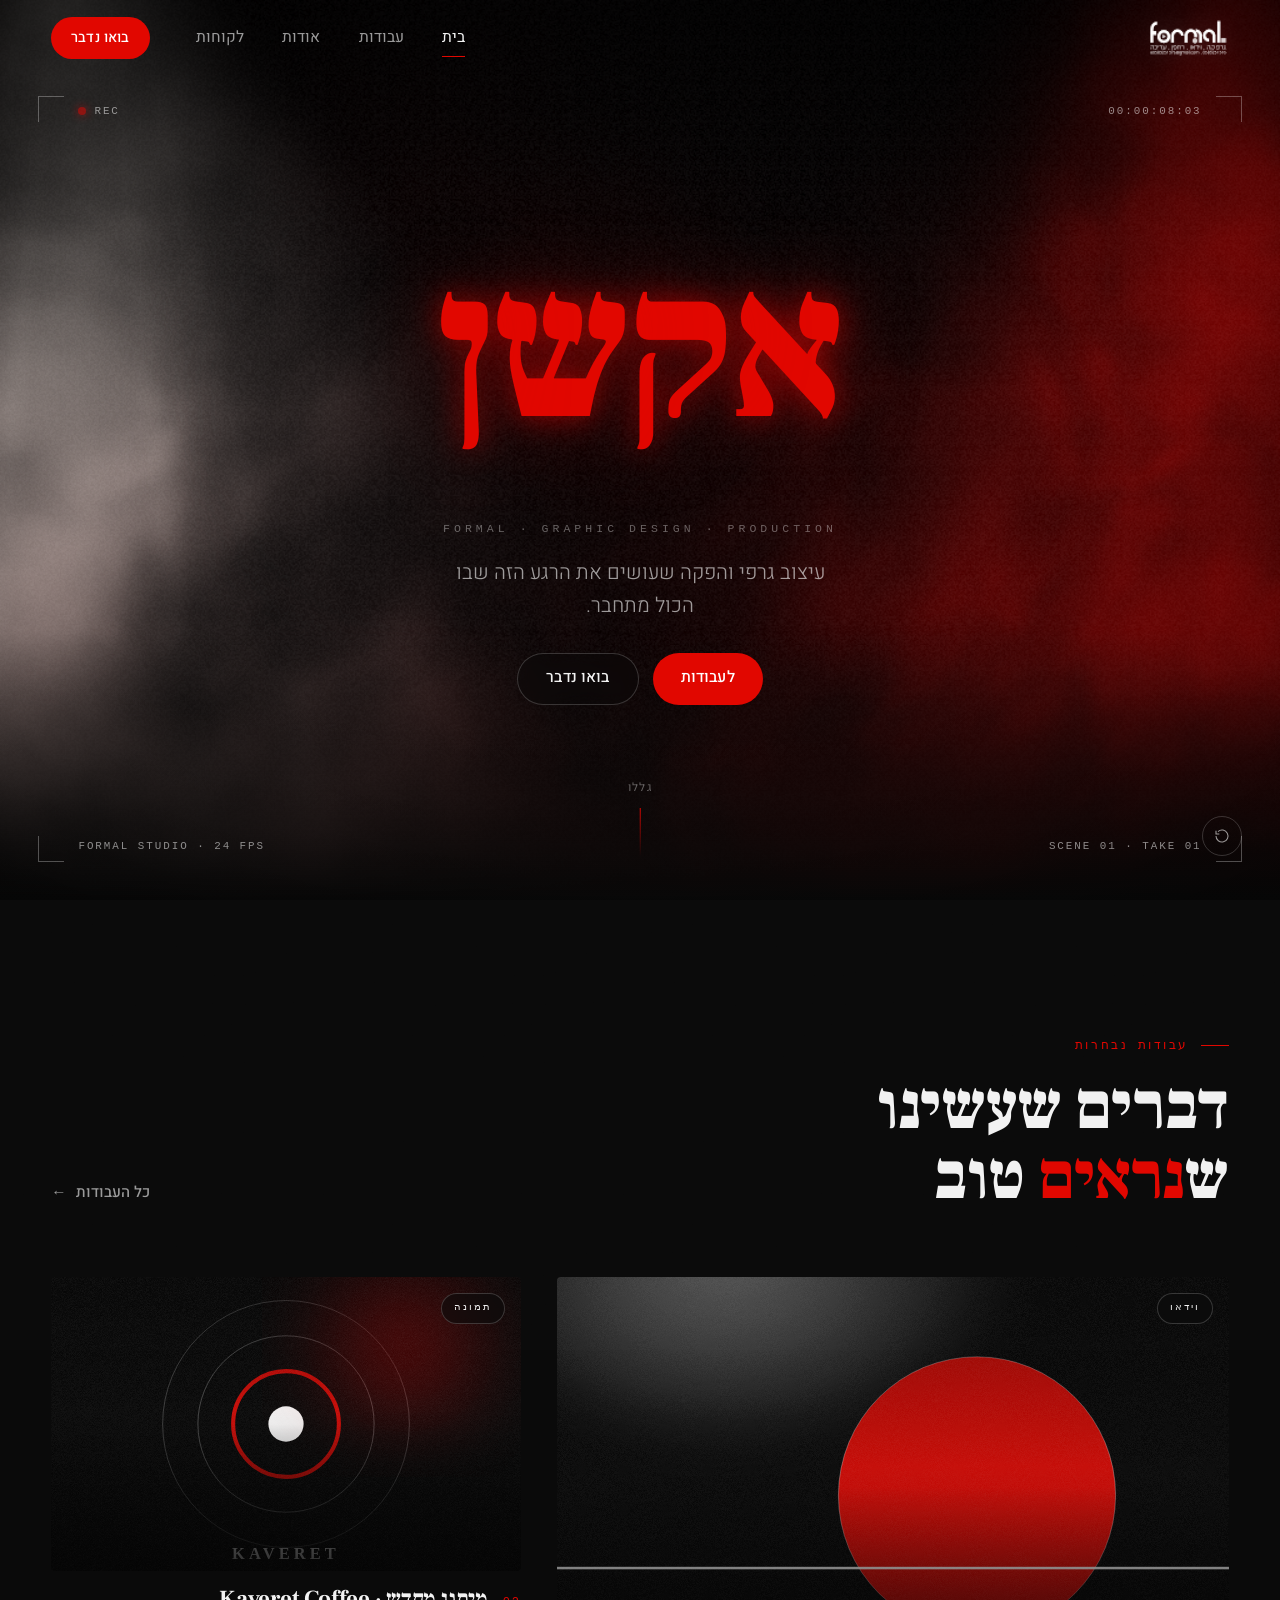
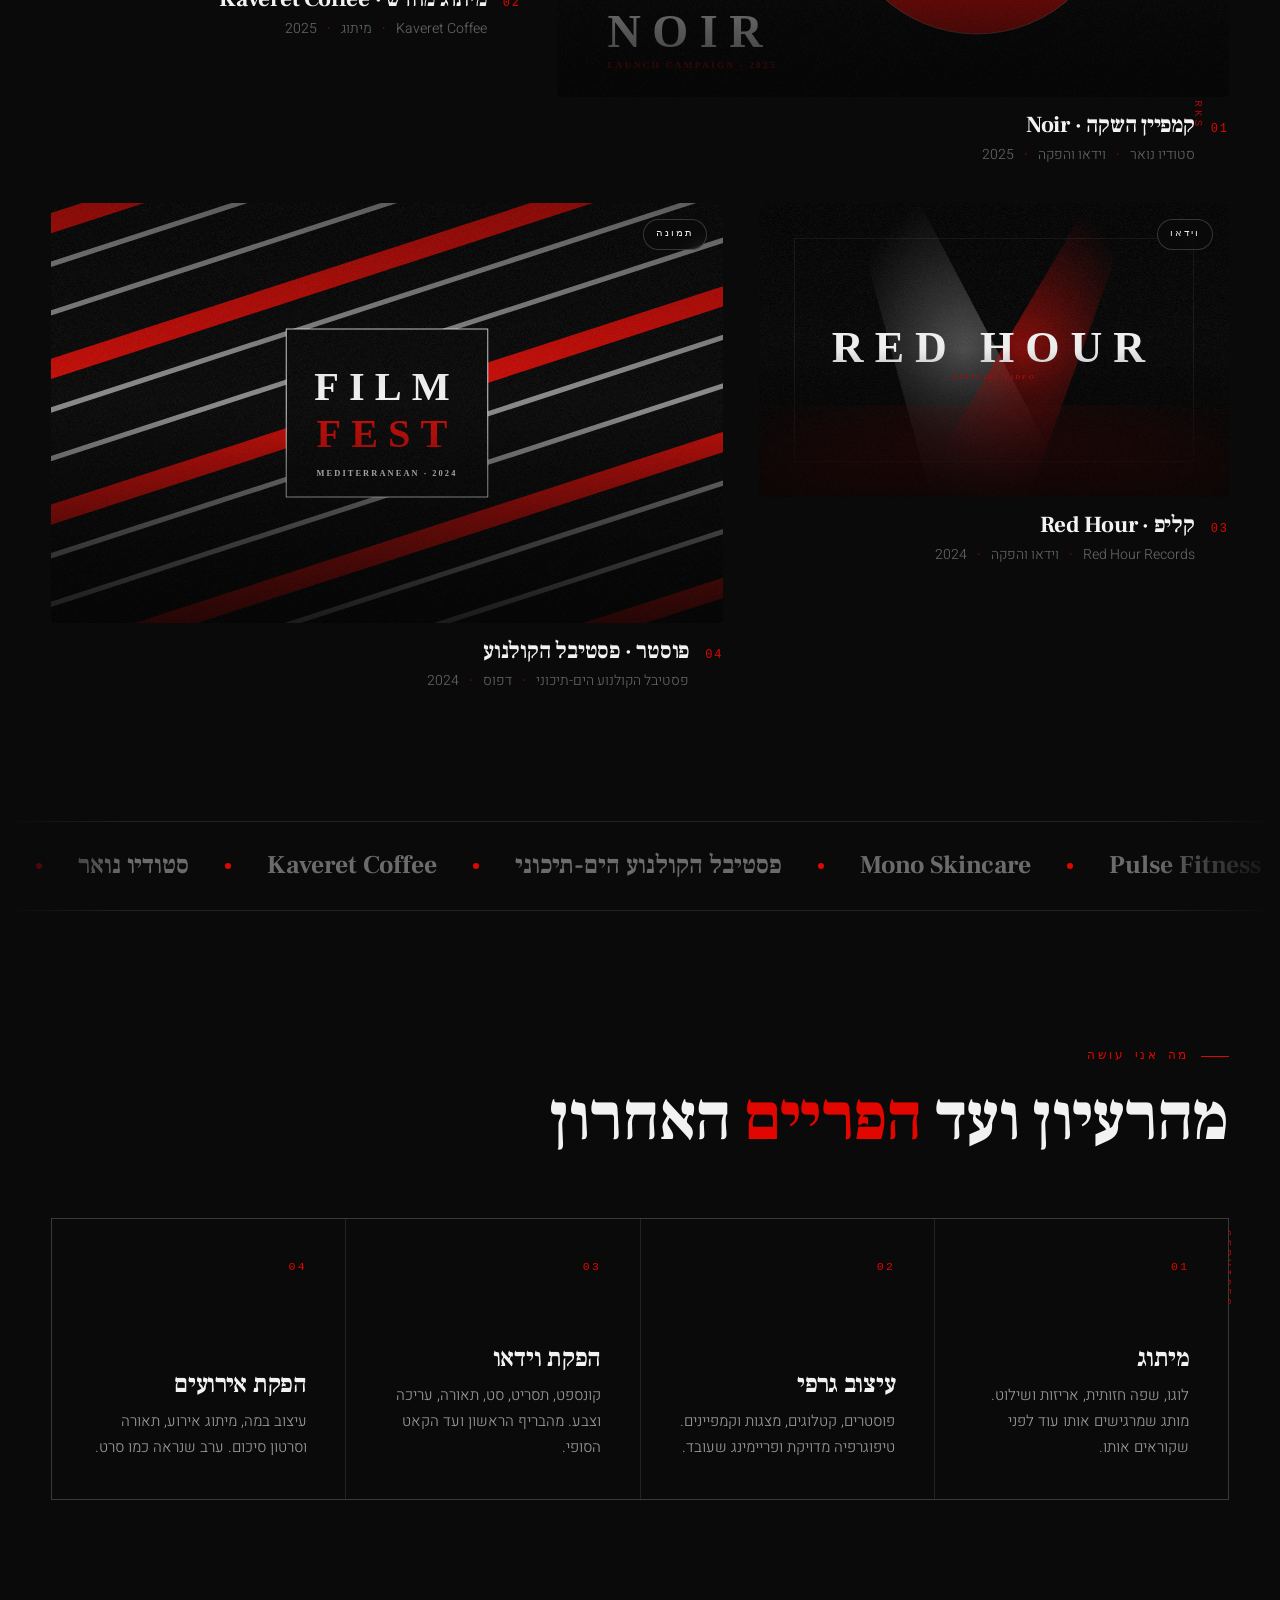
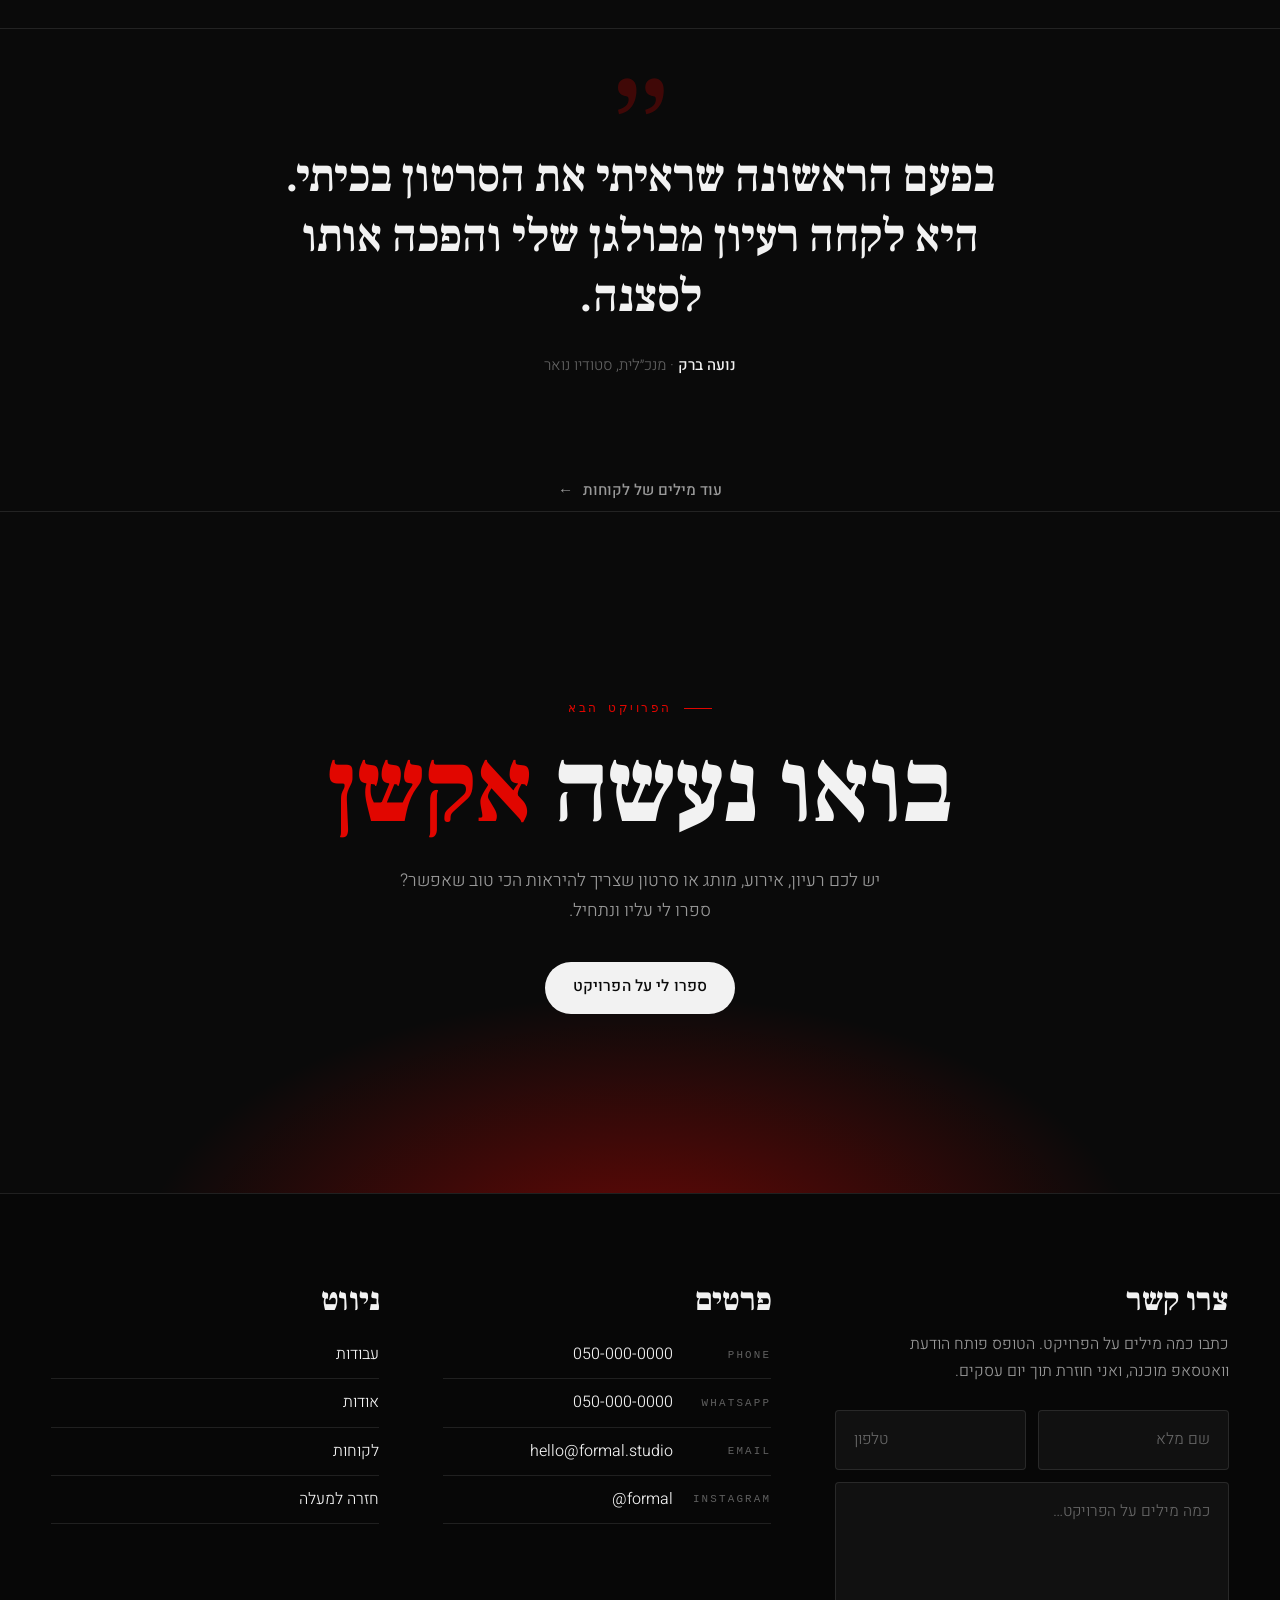
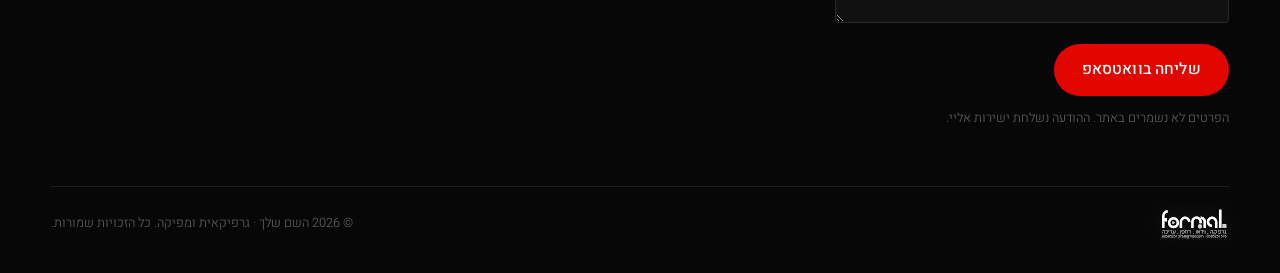
==== commit f765162d: "ממשק ניהול: כניסה במייל וסיסמה, העלאת תמונות, ניהול עבודות/המלצות/הגדרות/מנהלים; תוכן ב-JSON" ====
--- a/index.html
+++ b/index.html
@@ -9,7 +9,7 @@
   <meta property="og:title" content="FORMAL · גרפיקה והפקה">
   <meta property="og:description" content="עיצוב גרפי והפקה שעושים את הרגע שבו הכול מתחבר.">
   <meta property="og:type" content="website">
-  <meta property="og:image" content="assets/img/og.png">
+  <meta property="og:image" content="https://chana-c.github.io/formal/assets/img/og.png">
   <meta property="og:image:width" content="1200">
   <meta property="og:image:height" content="630">
   <link rel="icon" href="assets/img/logo-icon.png" type="image/png">
@@ -215,9 +215,6 @@
     </div>
   </div>
 
-  <script src="content/site.js"></script>
-  <script src="content/works.js"></script>
-  <script src="content/testimonials.js"></script>
   <script src="https://cdnjs.cloudflare.com/ajax/libs/gsap/3.12.5/gsap.min.js"></script>
   <script src="assets/js/fog.js"></script>
   <script src="assets/js/hero.js"></script>
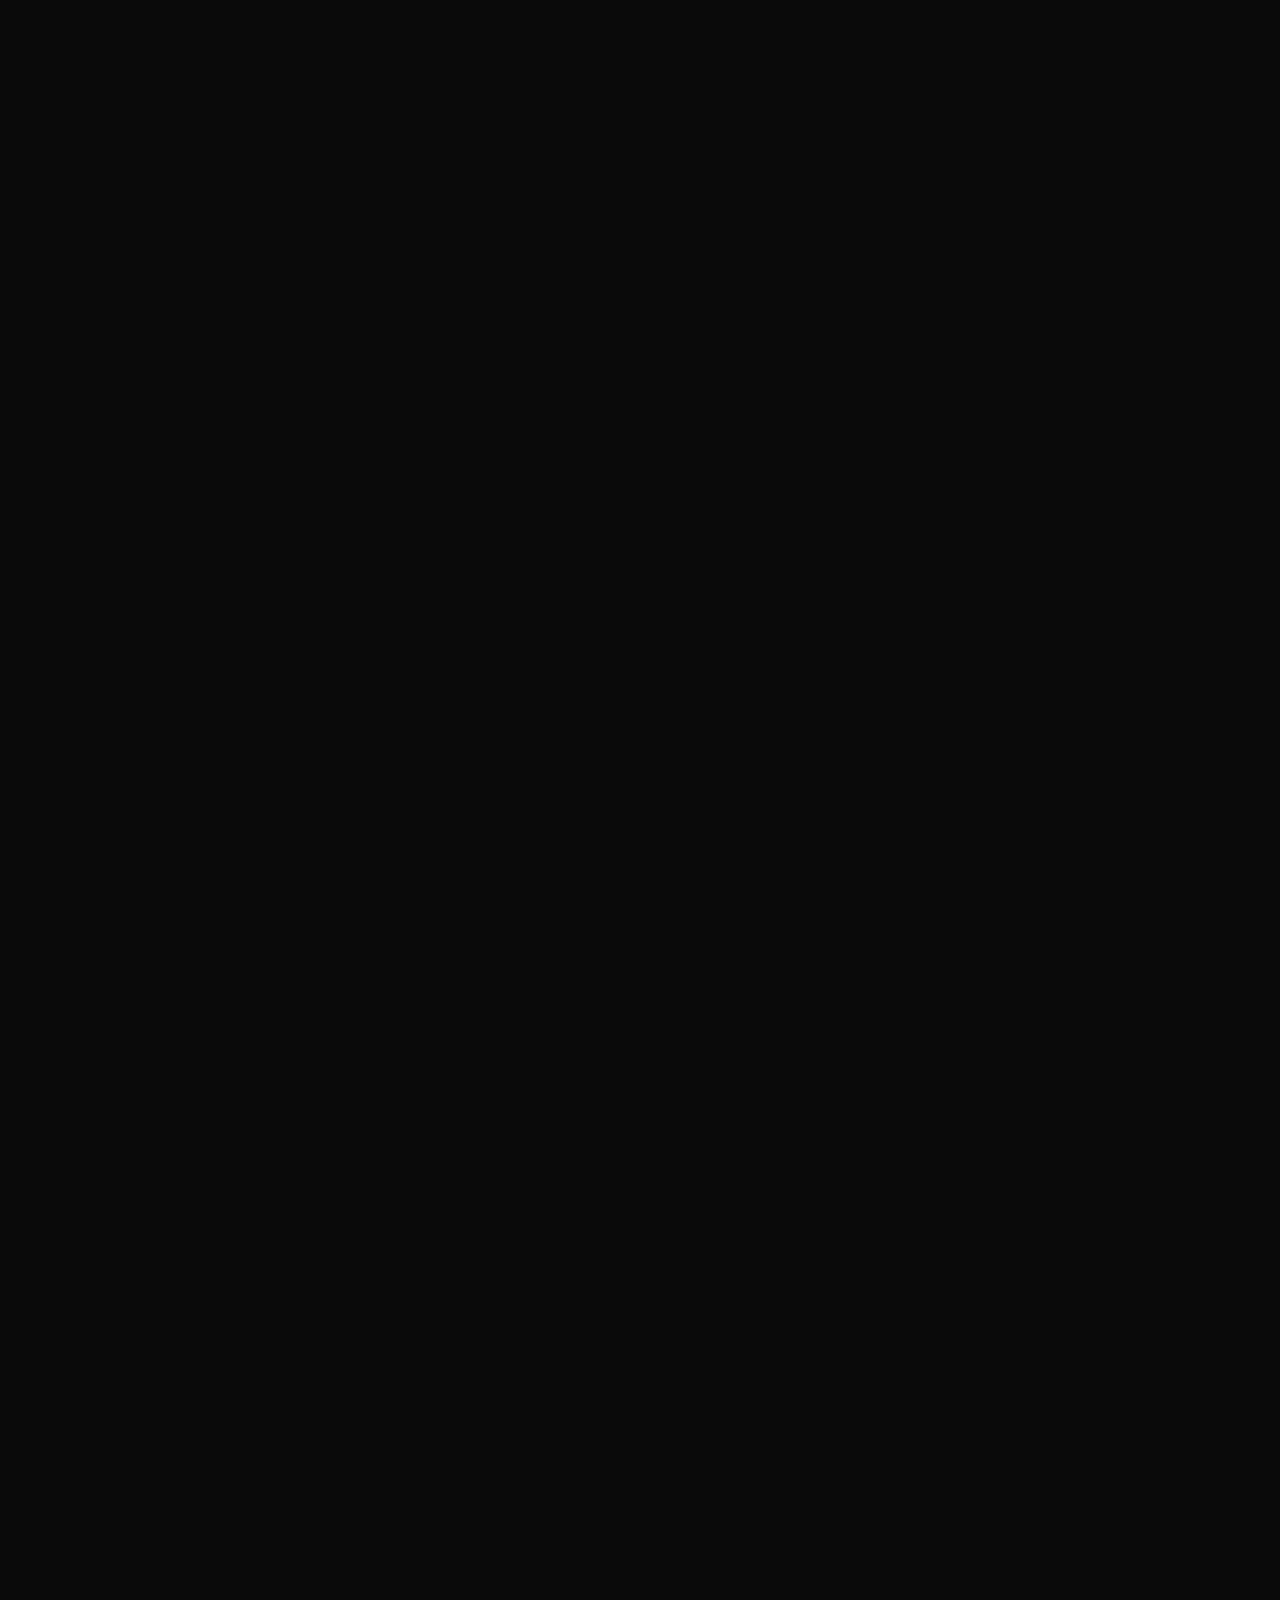
==== commit d003ea48: "פניות למייל (Web3Forms) + לשונית פניות לבעלת האתר, עמוד מדיניות פרטיות ותנאי שימוש, השלמת סיומת מייל" ====
--- a/index.html
+++ b/index.html
@@ -158,15 +158,19 @@
       <div class="footer__grid">
         <div class="reveal">
           <h2 class="footer__title">צרו קשר</h2>
-          <p class="footer__text">כתבו כמה מילים על הפרויקט. הטופס פותח הודעת וואטסאפ מוכנה, ואני חוזרת תוך יום עסקים.</p>
-          <form class="form" data-contact-form style="margin-top:24px">
+          <p class="footer__text">כתבו כמה מילים על הפרויקט. ההודעה מגיעה ישירות אליי, ואני חוזרת תוך יום עסקים.</p>
+          <form class="form" data-contact-form style="margin-top:24px" novalidate="false">
             <div class="form__row">
               <label class="field"><input type="text" name="name" placeholder="שם מלא" required autocomplete="name"></label>
-              <label class="field"><input type="tel" name="phone" placeholder="טלפון" required autocomplete="tel"></label>
+              <label class="field"><input type="tel" name="phone" placeholder="טלפון" autocomplete="tel" dir="ltr"></label>
             </div>
+            <label class="field"><input type="email" name="email" placeholder="מייל (לא חובה אם השארתם טלפון)" autocomplete="email" dir="ltr"></label>
             <label class="field"><textarea name="message" rows="4" placeholder="כמה מילים על הפרויקט…" required></textarea></label>
-            <button class="btn btn--red" type="submit">שליחה בוואטסאפ</button>
-            <p class="form__hint">הפרטים לא נשמרים באתר. ההודעה נשלחת ישירות אליי.</p>
+            <label class="hp" aria-hidden="true"><input type="text" name="website" tabindex="-1" autocomplete="off"></label>
+            <label class="check"><input type="checkbox" name="consent" required><span>קראתי את <a href="privacy.html">מדיניות הפרטיות</a> ואני מסכים/ה שהפרטים ישמשו למענה לפנייתי.</span></label>
+            <button class="btn btn--red" type="submit">שליחה</button>
+            <p class="form__note" data-form-note hidden></p>
+            <p class="form__hint">ההודעה נשלחת למייל שלי בלבד. אף אחד אחר לא רואה אותה.</p>
           </form>
         </div>
         <div class="reveal" style="--d:0.1s">
@@ -184,13 +188,14 @@
             <li><a href="works.html">עבודות</a></li>
             <li><a href="about.html">אודות</a></li>
             <li><a href="clients.html">לקוחות</a></li>
+            <li><a href="privacy.html">מדיניות פרטיות ותנאי שימוש</a></li>
             <li><a href="#hero">חזרה למעלה</a></li>
           </ul>
         </div>
       </div>
       <div class="footer__bottom">
         <span class="logo"><img class="logo__img" src="assets/img/logo.png" alt="FORMAL" draggable="false"></span>
-        <span>© <span data-year></span> <span data-site="owner.name"></span> · <span data-site="owner.role"></span>. כל הזכויות שמורות.</span>
+        <span>© <span data-year></span> <span data-site="owner.name"></span> · <span data-site="owner.role"></span>. כל הזכויות שמורות. <a class="footer__legal" href="privacy.html">מדיניות פרטיות ותנאי שימוש</a></span>
       </div>
     </div>
   </footer>
--- a/assets/css/style.css
+++ b/assets/css/style.css
@@ -599,3 +599,18 @@
   .reveal { opacity: 1; transform: none; }
   .grain { animation: none; }
 }
+
+/* ---------- contact form extras / legal ---------- */
+.check { display: flex; align-items: flex-start; gap: 10px; color: var(--fg-dim); font-size: 0.9rem; line-height: 1.5; }
+.check input { width: 18px; height: 18px; accent-color: var(--red); margin-top: 3px; flex: none; }
+.check a { color: var(--fg); border-bottom: 1px solid var(--red); }
+.hp { position: absolute; left: -10000px; top: auto; width: 1px; height: 1px; overflow: hidden; }
+.form__note { font-size: 0.95rem; color: var(--fg); padding: 12px 16px; border: 1px solid var(--line-2); border-radius: var(--radius); background: var(--bg-2); }
+.form__note--error { border-color: var(--red); color: var(--red-2); }
+.footer__legal { color: var(--fg-dim); border-bottom: 1px solid var(--line-2); margin-inline-start: 6px; transition: color 0.3s, border-color 0.3s; }
+.footer__legal:hover { color: var(--fg); border-color: var(--red); }
+.footer__admin { font-family: var(--font-mono); font-size: 0.68rem; letter-spacing: 0.2em; color: var(--fg-mute); border: 1px solid var(--line); border-radius: 999px; padding: 4px 10px; transition: color 0.3s, border-color 0.3s; }
+.footer__admin:hover { color: var(--fg); border-color: var(--red); }
+.modal__source { margin-top: 10px; font-size: 0.9rem; }
+.modal__source a { color: var(--fg-dim); border-bottom: 1px solid var(--line-2); }
+.modal__source a:hover { color: var(--fg); border-color: var(--red); }
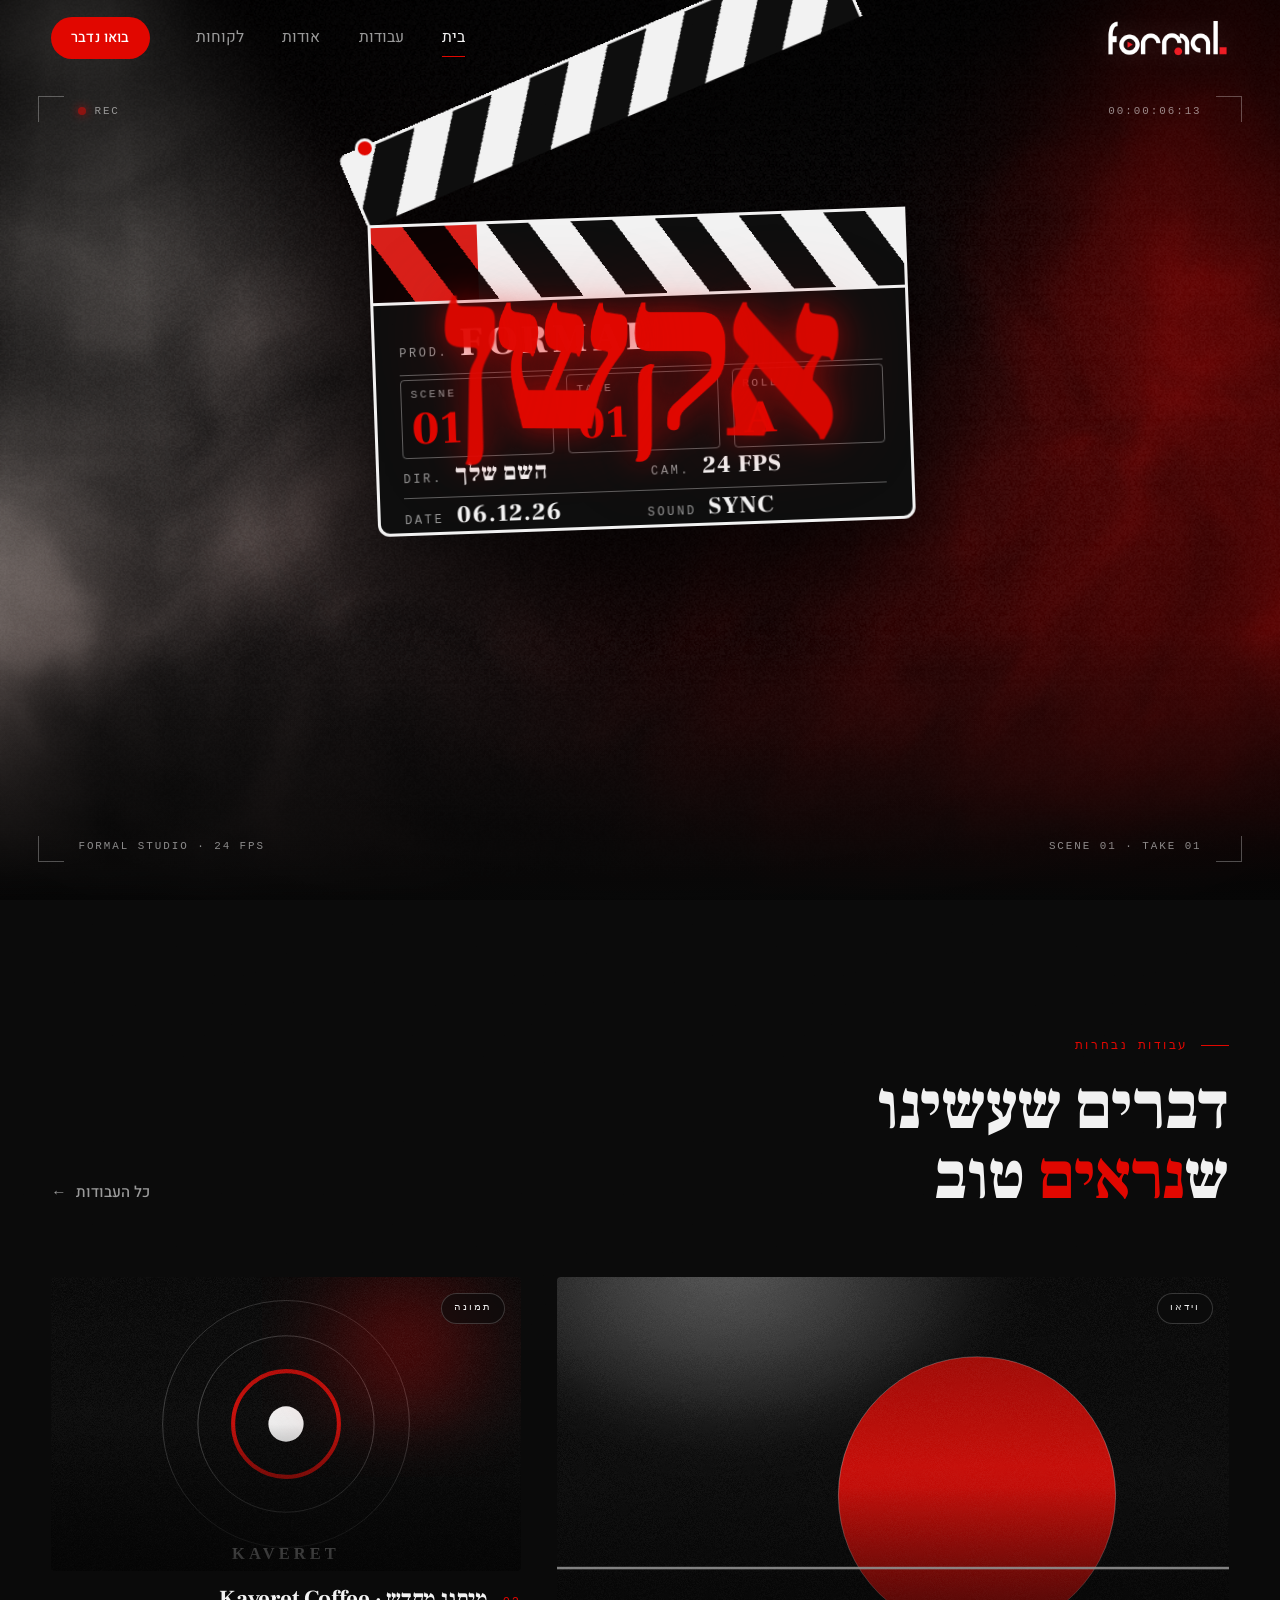
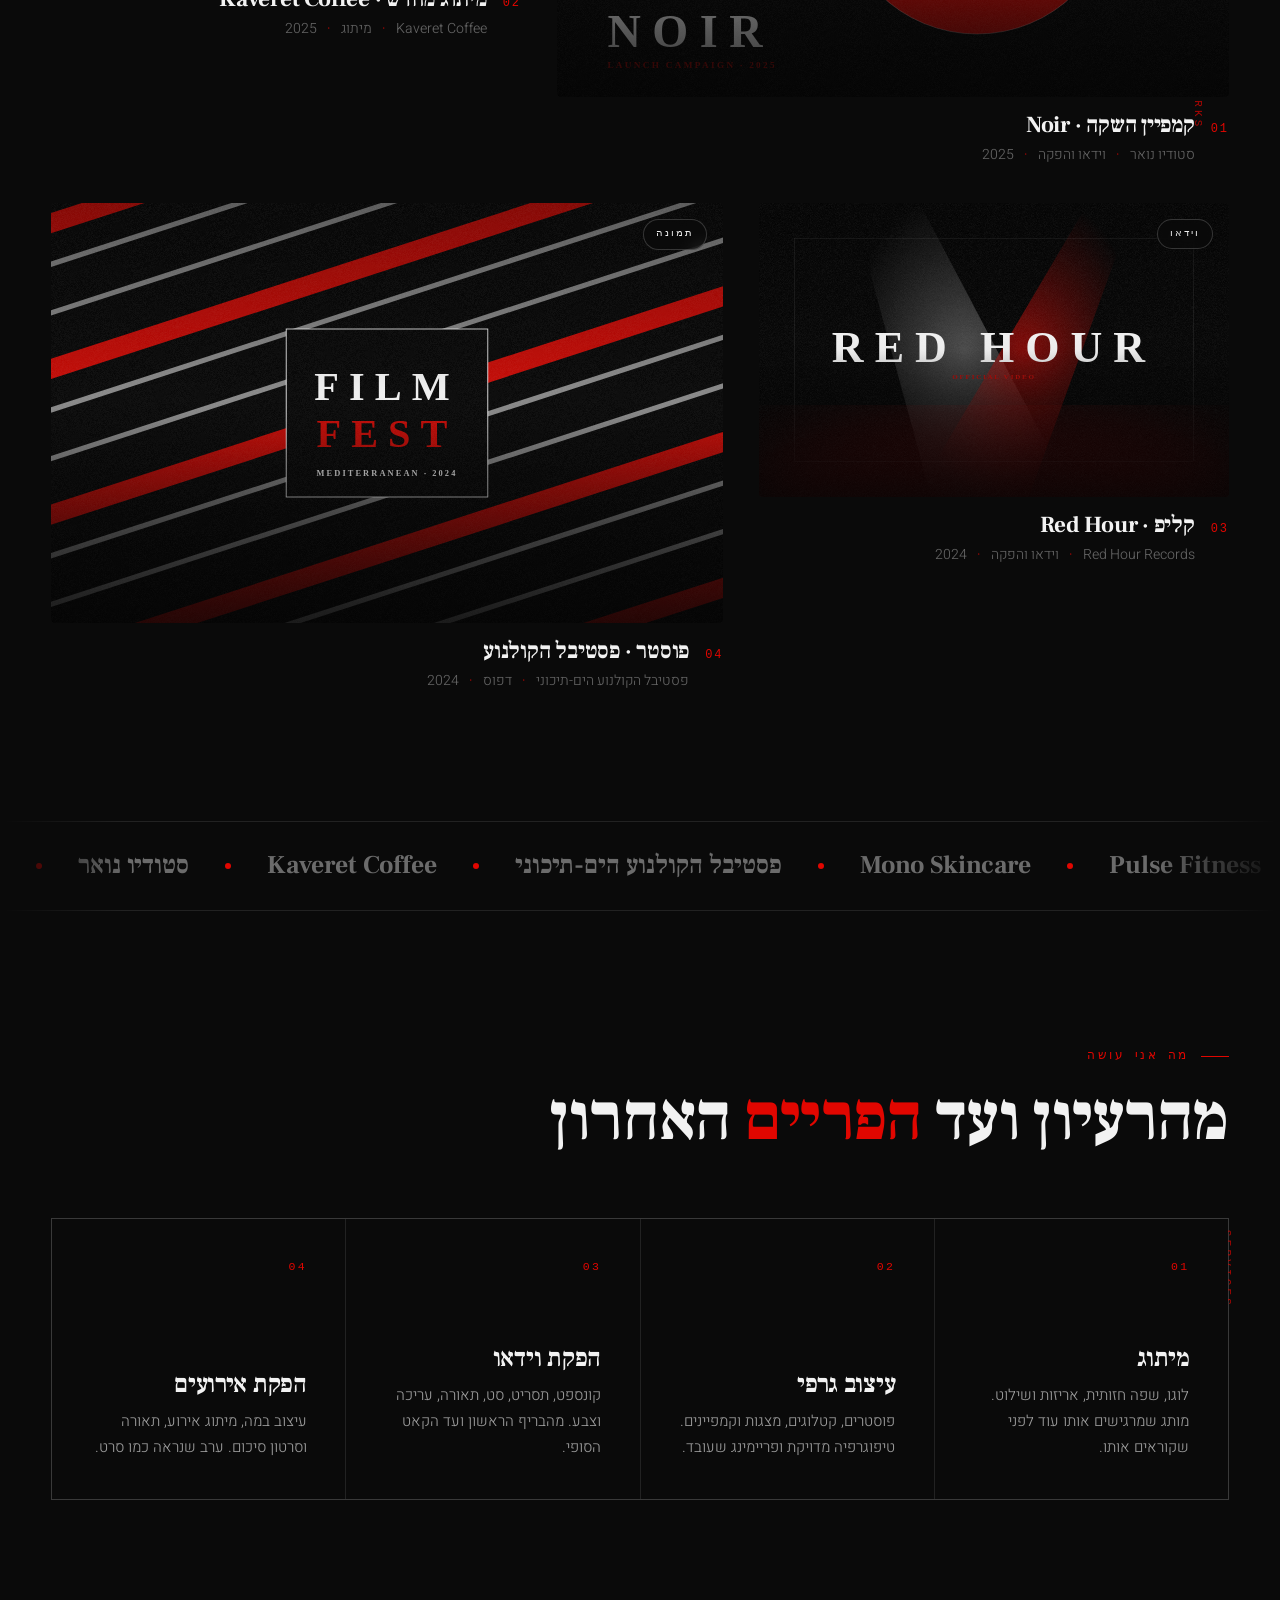
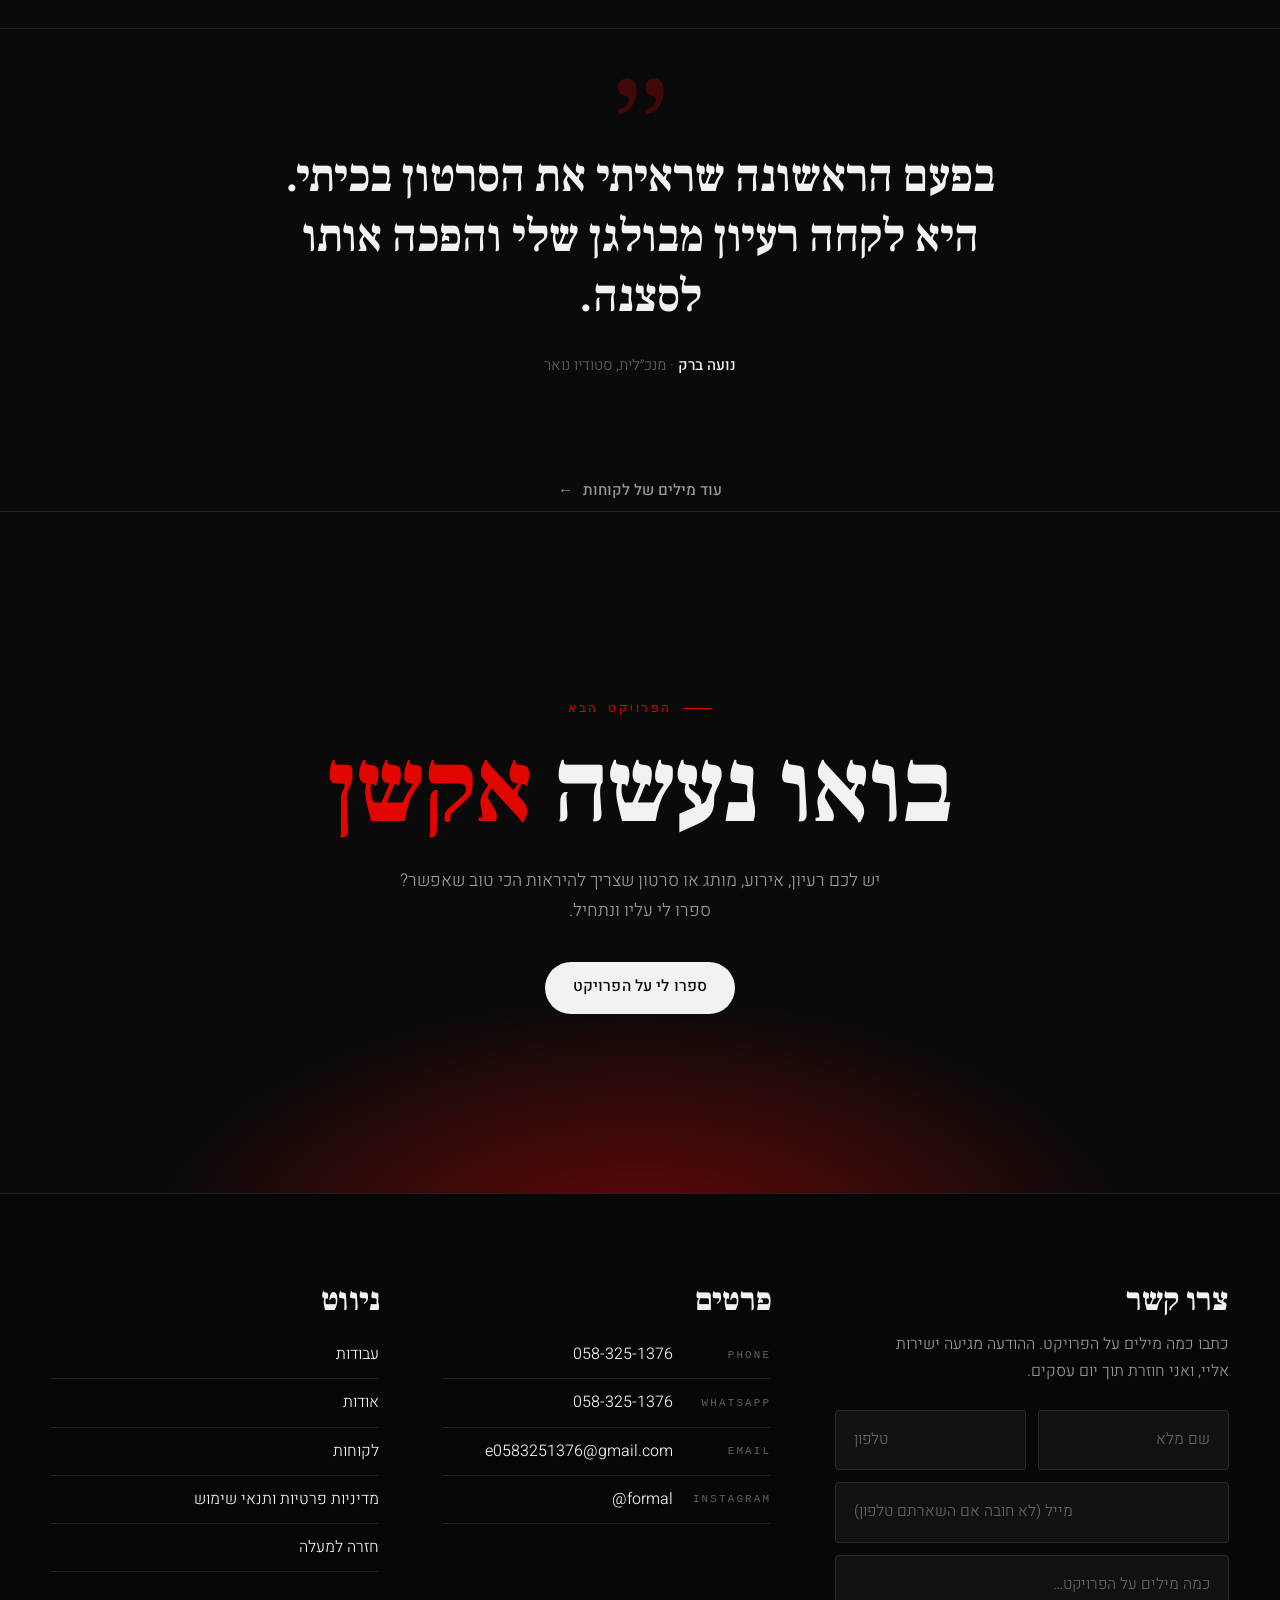
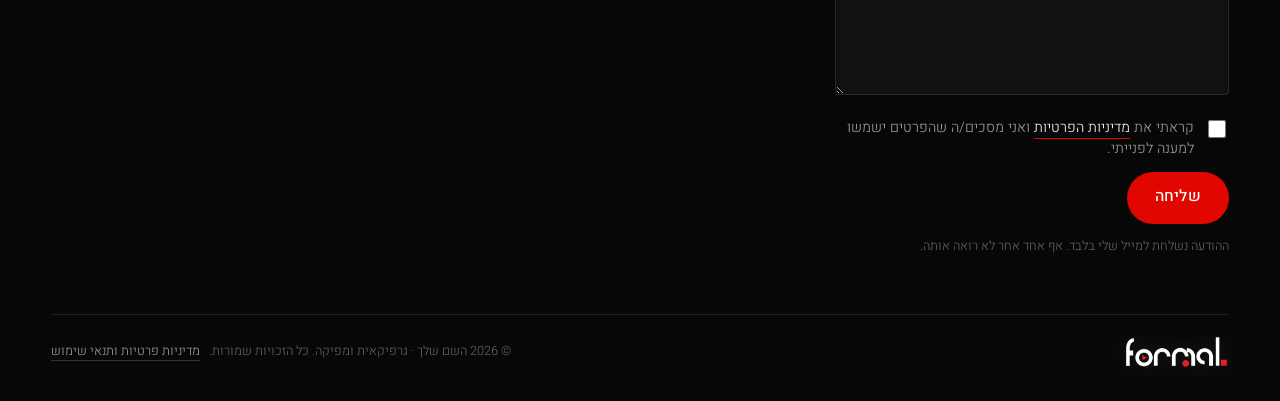
==== commit 446e545f: "לוגו מקורי באיכות גבוהה (כותרת, פוטר, אייקון, תמונת שיתוף), סמן עכבר מה-o של הלוגו, קלאפר שנכנס ב"של" ====
--- a/index.html
+++ b/index.html
@@ -14,9 +14,7 @@
   <meta property="og:image:height" content="630">
   <link rel="icon" href="assets/img/logo-icon.png" type="image/png">
   <link rel="apple-touch-icon" href="assets/img/logo-icon.png">
-  <link rel="preconnect" href="https://fonts.googleapis.com">
-  <link rel="preconnect" href="https://fonts.gstatic.com" crossorigin>
-  <link href="https://fonts.googleapis.com/css2?family=Frank+Ruhl+Libre:wght@400;700;900&family=Heebo:wght@300;400;500;700&display=swap" rel="stylesheet">
+  <link rel="stylesheet" href="assets/css/fonts.css">
   <link rel="stylesheet" href="assets/css/style.css">
 </head>
 <body>
@@ -56,8 +54,24 @@
         <span class="hud__brand">FORMAL STUDIO · 24 FPS</span>
       </div>
 
-      <div class="hero__clap hero__clap--top" aria-hidden="true"></div>
-      <div class="hero__clap hero__clap--bottom" aria-hidden="true"></div>
+      <!-- clapperboard: enters on "שלוש", snaps shut on "אקשן" -->
+      <div class="clap" aria-hidden="true">
+        <div class="clap__arm"></div>
+        <div class="clap__body">
+          <span class="clap__hinge"></span>
+          <div class="clap__bar"></div>
+          <div class="clap__slate">
+            <div class="clap__row clap__row--title"><span>PROD.</span><b>FORMAL</b></div>
+            <div class="clap__grid">
+              <div><span>SCENE</span><b>01</b></div>
+              <div><span>TAKE</span><b>01</b></div>
+              <div><span>ROLL</span><b>A</b></div>
+            </div>
+            <div class="clap__row"><span>DIR.</span><b data-site="owner.name">FORMAL</b><span>CAM.</span><b>24 FPS</b></div>
+            <div class="clap__row clap__row--foot"><span>DATE</span><b class="clap__date">—</b><span>SOUND</span><b>SYNC</b></div>
+          </div>
+        </div>
+      </div>
       <div class="hero__flash" aria-hidden="true"></div>
 
       <div class="hero__stage">
@@ -68,7 +82,7 @@
           <span class="hero__word hero__word--action">אקשן</span>
         </h1>
         <div class="hero__after">
-          <p class="hero__kicker">FORMAL · GRAPHIC DESIGN · PRODUCTION</p>
+          <p class="hero__kicker hero__kicker--he" data-site="tagline">בימוי · וידאו · רחפן · עריכה</p>
           <p class="hero__sub">עיצוב גרפי והפקה שעושים את הרגע הזה שבו הכול מתחבר.</p>
           <div class="hero__cta">
             <a class="btn btn--red" href="works.html">לעבודות</a>
@@ -220,7 +234,7 @@
     </div>
   </div>
 
-  <script src="https://cdnjs.cloudflare.com/ajax/libs/gsap/3.12.5/gsap.min.js"></script>
+  <script src="assets/js/vendor/gsap.min.js"></script>
   <script src="assets/js/fog.js"></script>
   <script src="assets/js/hero.js"></script>
   <script src="assets/js/main.js"></script>
--- a/assets/css/fonts.css
+++ b/assets/css/fonts.css
@@ -0,0 +1,15 @@
+/* Self-hosted fonts (no third-party requests). Variable fonts from the Google Fonts repo (OFL). */
+@font-face {
+  font-family: "Frank Ruhl Libre";
+  src: url("../fonts/FrankRuhlLibre.ttf") format("truetype");
+  font-weight: 300 900;
+  font-style: normal;
+  font-display: swap;
+}
+@font-face {
+  font-family: "Heebo";
+  src: url("../fonts/Heebo.ttf") format("truetype");
+  font-weight: 100 900;
+  font-style: normal;
+  font-display: swap;
+}
--- a/assets/css/style.css
+++ b/assets/css/style.css
@@ -95,37 +95,20 @@
 .curtain.is-boot { opacity: 1; transition: opacity 0.9s var(--ease-in-out); animation: curtainOff 0.8s ease 3s forwards; }
 @keyframes curtainOff { to { opacity: 0; visibility: hidden; } }
 
-/* custom cursor (desktop only) */
-.cursor, .cursor-ring { display: none; }
+/* custom cursor (desktop only): the "o" play mark from the logo */
+.cursor { display: none; }
 @media (hover: hover) and (pointer: fine) {
+  body.has-cursor, body.has-cursor a, body.has-cursor button, body.has-cursor .filter, body.has-cursor label { cursor: none; }
+  body.has-cursor input, body.has-cursor textarea, body.has-cursor select { cursor: auto; }
   .cursor {
     display: block; position: fixed; z-index: 9800; top: 0; left: 0;
-    width: 8px; height: 8px; margin: -4px 0 0 -4px; border-radius: 50%;
-    background: var(--red); pointer-events: none;
-    transition: transform 0.15s var(--ease-out), opacity 0.3s;
+    width: 42px; height: 42px; margin: -21px 0 0 -21px; pointer-events: none; will-change: transform;
+    transition: opacity 0.25s;
   }
-  .cursor-ring {
-    display: block; position: fixed; z-index: 9799; top: 0; left: 0;
-    width: 36px; height: 36px; margin: -18px 0 0 -18px; border-radius: 50%;
-    border: 1px solid rgba(242, 242, 242, 0.5); pointer-events: none;
-    transition: width 0.3s var(--ease-out), height 0.3s var(--ease-out), margin 0.3s var(--ease-out),
-      border-color 0.3s, background 0.3s, opacity 0.3s;
-  }
-  body.cursor-hover .cursor { transform: scale(0.5); }
-  body.cursor-hover .cursor-ring {
-    width: 64px; height: 64px; margin: -32px 0 0 -32px;
-    border-color: var(--red); background: rgba(225, 6, 0, 0.08);
-  }
-  body.cursor-media .cursor { opacity: 0; }
-  body.cursor-media .cursor-ring {
-    width: 84px; height: 84px; margin: -42px 0 0 -42px;
-    background: var(--red); border-color: var(--red);
-  }
-  body.cursor-media .cursor-ring::after {
-    content: "הפעלה"; position: absolute; inset: 0; display: grid; place-items: center;
-    font-family: var(--font-body); font-size: 13px; font-weight: 500; color: #fff;
-  }
-  body.cursor-hidden .cursor, body.cursor-hidden .cursor-ring { opacity: 0; }
+  .cursor img { display: block; width: 100%; height: 100%; transition: transform 0.35s var(--ease-out), filter 0.35s; filter: drop-shadow(0 0 1.5px rgba(0, 0, 0, 0.9)) drop-shadow(0 0 8px rgba(225, 6, 0, 0.35)); }
+  body.cursor-hover .cursor img { transform: scale(1.35) rotate(14deg); filter: drop-shadow(0 0 14px rgba(225, 6, 0, 0.6)); }
+  body.cursor-media .cursor img { transform: scale(2.2); filter: drop-shadow(0 0 22px rgba(225, 6, 0, 0.7)); }
+  body.cursor-text .cursor, body.cursor-hidden .cursor { opacity: 0; }
 }
 
 /* ---------- layout ---------- */
@@ -309,12 +292,28 @@
 }
 .hero__word .ch { display: inline-block; will-change: transform, opacity, filter; }
 
-.hero__clap { position: absolute; inset-inline: 0; height: 2px; background: #fff; z-index: 5; transform: scaleX(0); opacity: 0; pointer-events: none; }
-.hero__clap--top { top: 50%; transform-origin: left; margin-top: -1px; }
-.hero__clap--bottom { top: 50%; transform-origin: right; margin-top: 1px; }
+/* clapperboard */
+.clap { position: absolute; left: 50%; top: 50%; z-index: 3; width: clamp(260px, 42vw, 560px); transform: translate(-50%, -40%); opacity: 0; pointer-events: none; filter: drop-shadow(0 40px 60px rgba(0, 0, 0, 0.75)); will-change: transform, opacity; }
+.clap__arm { position: relative; width: 100%; aspect-ratio: 8 / 1.15; border: 3px solid #f2f2f2; border-bottom: 0; border-radius: 8px 8px 0 0; background: repeating-linear-gradient(-55deg, #0d0d0d 0 7.2%, #f2f2f2 7.2% 14.4%); transform-origin: 1.5% 100%; will-change: transform; }
+.clap__bar { width: 100%; aspect-ratio: 8 / 1.15; border: 3px solid #f2f2f2; border-bottom: 0; background: repeating-linear-gradient(55deg, #0d0d0d 0 7.2%, #f2f2f2 7.2% 14.4%); position: relative; }
+.clap__bar::before { content: ""; position: absolute; inset: 0; background: linear-gradient(90deg, var(--red) 0 20%, transparent 20%); mix-blend-mode: multiply; opacity: 0.9; }
+.clap__hinge { position: absolute; left: -10px; top: -10px; width: 20px; height: 20px; border-radius: 50%; background: var(--red); border: 3px solid #f2f2f2; z-index: 2; }
+.clap__slate { background: #0d0d0d; border: 3px solid #f2f2f2; border-radius: 0 0 12px 12px; padding: 3.5% 4.5% 3%; display: grid; gap: 2.5%; color: #f2f2f2; direction: ltr; }
+.clap__row { display: grid; grid-template-columns: auto 1fr auto 1fr; align-items: baseline; gap: 2.5%; border-bottom: 1px solid rgba(242, 242, 242, 0.35); padding-bottom: 1.5%; }
+.clap__row--title { grid-template-columns: auto 1fr; }
+.clap__row span { font-family: var(--font-mono); font-size: clamp(0.5rem, 1vw, 0.75rem); letter-spacing: 0.22em; color: rgba(242, 242, 242, 0.6); }
+.clap__row b { font-family: var(--font-display); font-weight: 900; font-size: clamp(0.9rem, 2vw, 1.5rem); letter-spacing: 0.04em; line-height: 1.1; white-space: nowrap; overflow: hidden; text-overflow: ellipsis; }
+.clap__row--title b { font-size: clamp(1.3rem, 3.2vw, 2.5rem); letter-spacing: 0.12em; color: #fff; }
+.clap__grid { display: grid; grid-template-columns: 1fr 1fr 1fr; gap: 3%; }
+.clap__grid div { border: 1px solid rgba(242, 242, 242, 0.35); border-radius: 4px; padding: 3% 6%; display: grid; gap: 2px; }
+.clap__grid span { font-family: var(--font-mono); font-size: clamp(0.45rem, 0.9vw, 0.7rem); letter-spacing: 0.22em; color: rgba(242, 242, 242, 0.6); }
+.clap__grid b { font-family: var(--font-display); font-weight: 900; font-size: clamp(1.4rem, 3.6vw, 3rem); line-height: 1; color: var(--red); }
+.clap__row--foot { border-bottom: 0; padding-bottom: 0; }
+@media (max-width: 640px) { .clap { width: 86vw; } }
 .hero__flash { position: absolute; inset: 0; z-index: 6; background: #fff; opacity: 0; pointer-events: none; }
 
 .hero__after { margin-top: clamp(8px, 2vw, 24px); opacity: 0; transform: translateY(24px); }
+.hero__kicker.hero__kicker--he { font-family: var(--font-body); font-weight: 400; text-transform: none; direction: rtl; letter-spacing: 0.12em; font-size: clamp(0.85rem, 1.4vw, 1rem); color: var(--fg-dim); }
 .hero__kicker { font-family: var(--font-mono); font-size: clamp(0.58rem, 1.6vw, 0.72rem); letter-spacing: clamp(0.14em, 1vw, 0.35em); padding-inline: 8px; color: var(--fg-mute); text-transform: uppercase; direction: ltr; }
 .hero__sub {
   margin: 18px auto 0; max-width: 34ch; font-size: clamp(1.05rem, 1.6vw, 1.35rem); line-height: 1.6; color: var(--fg-dim);
@@ -604,7 +603,8 @@
 .check { display: flex; align-items: flex-start; gap: 10px; color: var(--fg-dim); font-size: 0.9rem; line-height: 1.5; }
 .check input { width: 18px; height: 18px; accent-color: var(--red); margin-top: 3px; flex: none; }
 .check a { color: var(--fg); border-bottom: 1px solid var(--red); }
-.hp { position: absolute; left: -10000px; top: auto; width: 1px; height: 1px; overflow: hidden; }
+.hp { position: absolute; width: 1px; height: 1px; margin: -1px; padding: 0; overflow: hidden; clip: rect(0 0 0 0); clip-path: inset(50%); white-space: nowrap; opacity: 0; pointer-events: none; }
+.footer { position: relative; }
 .form__note { font-size: 0.95rem; color: var(--fg); padding: 12px 16px; border: 1px solid var(--line-2); border-radius: var(--radius); background: var(--bg-2); }
 .form__note--error { border-color: var(--red); color: var(--red-2); }
 .footer__legal { color: var(--fg-dim); border-bottom: 1px solid var(--line-2); margin-inline-start: 6px; transition: color 0.3s, border-color 0.3s; }
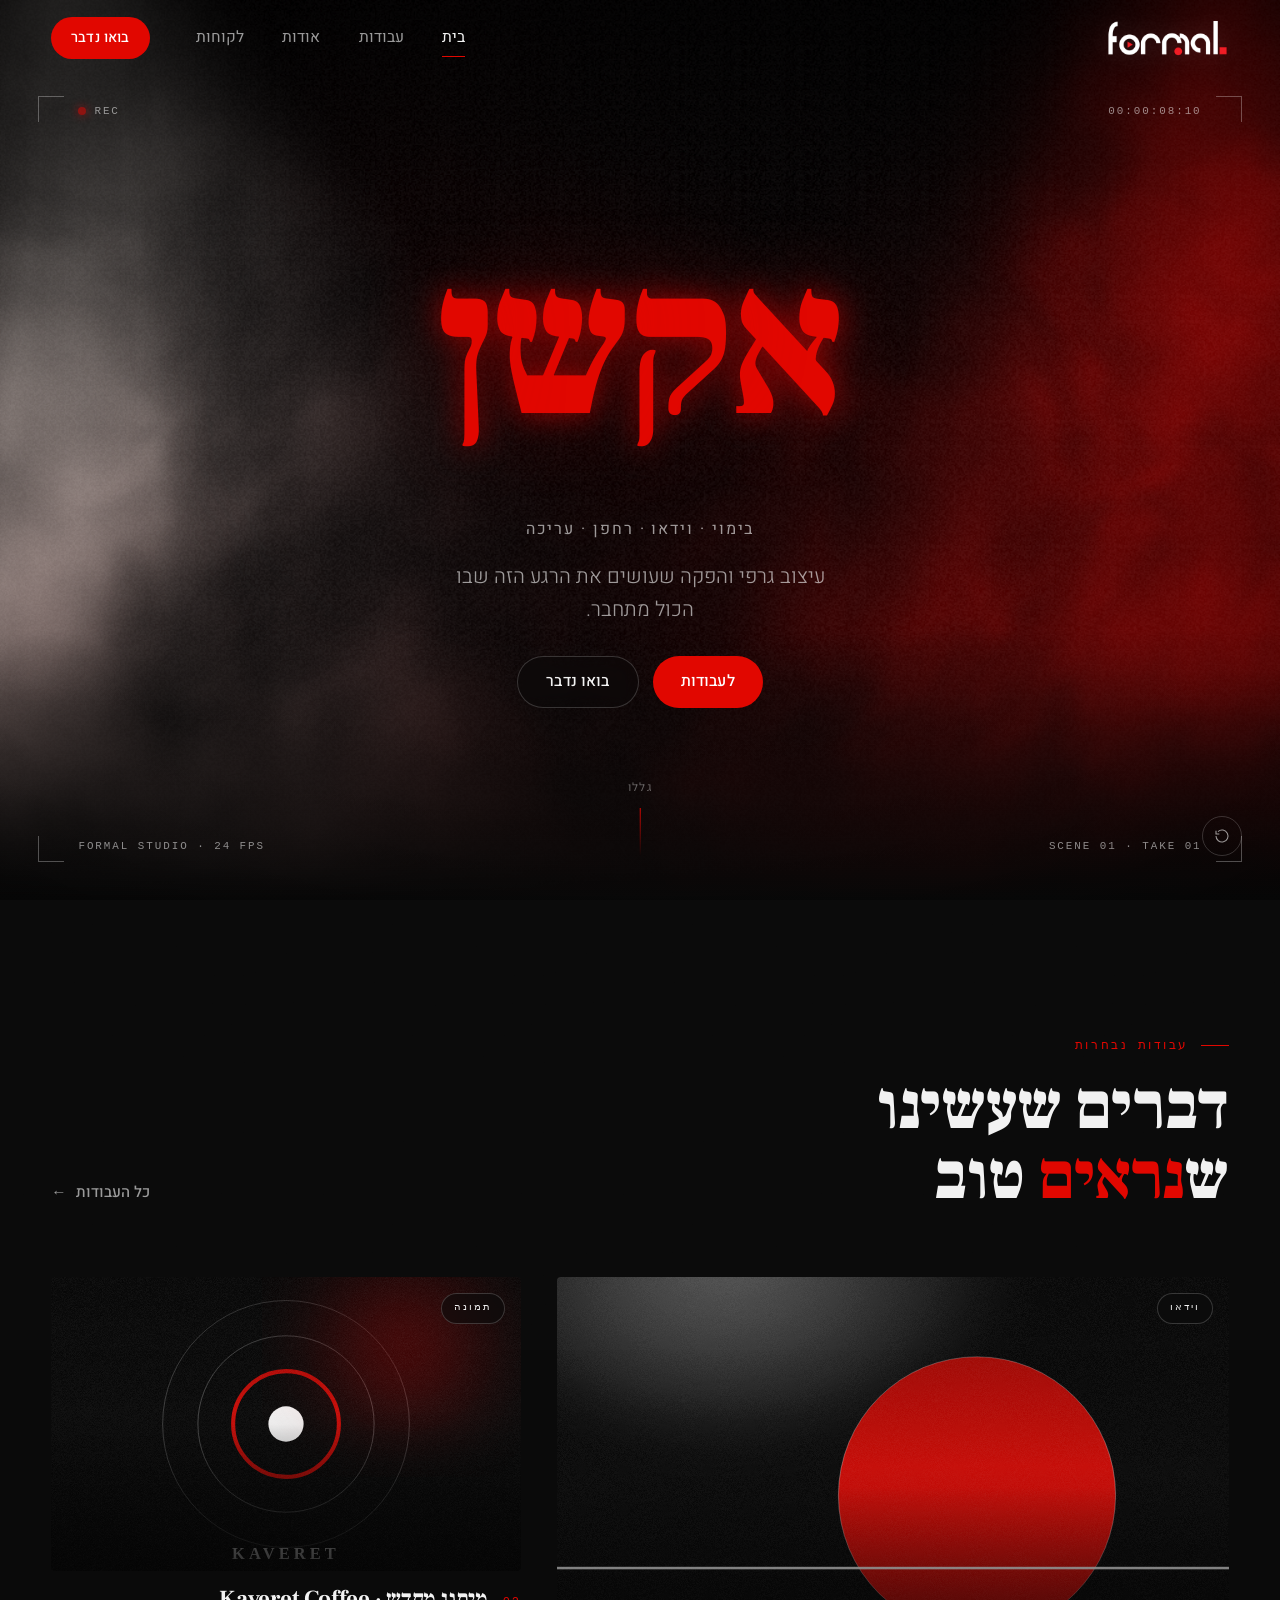
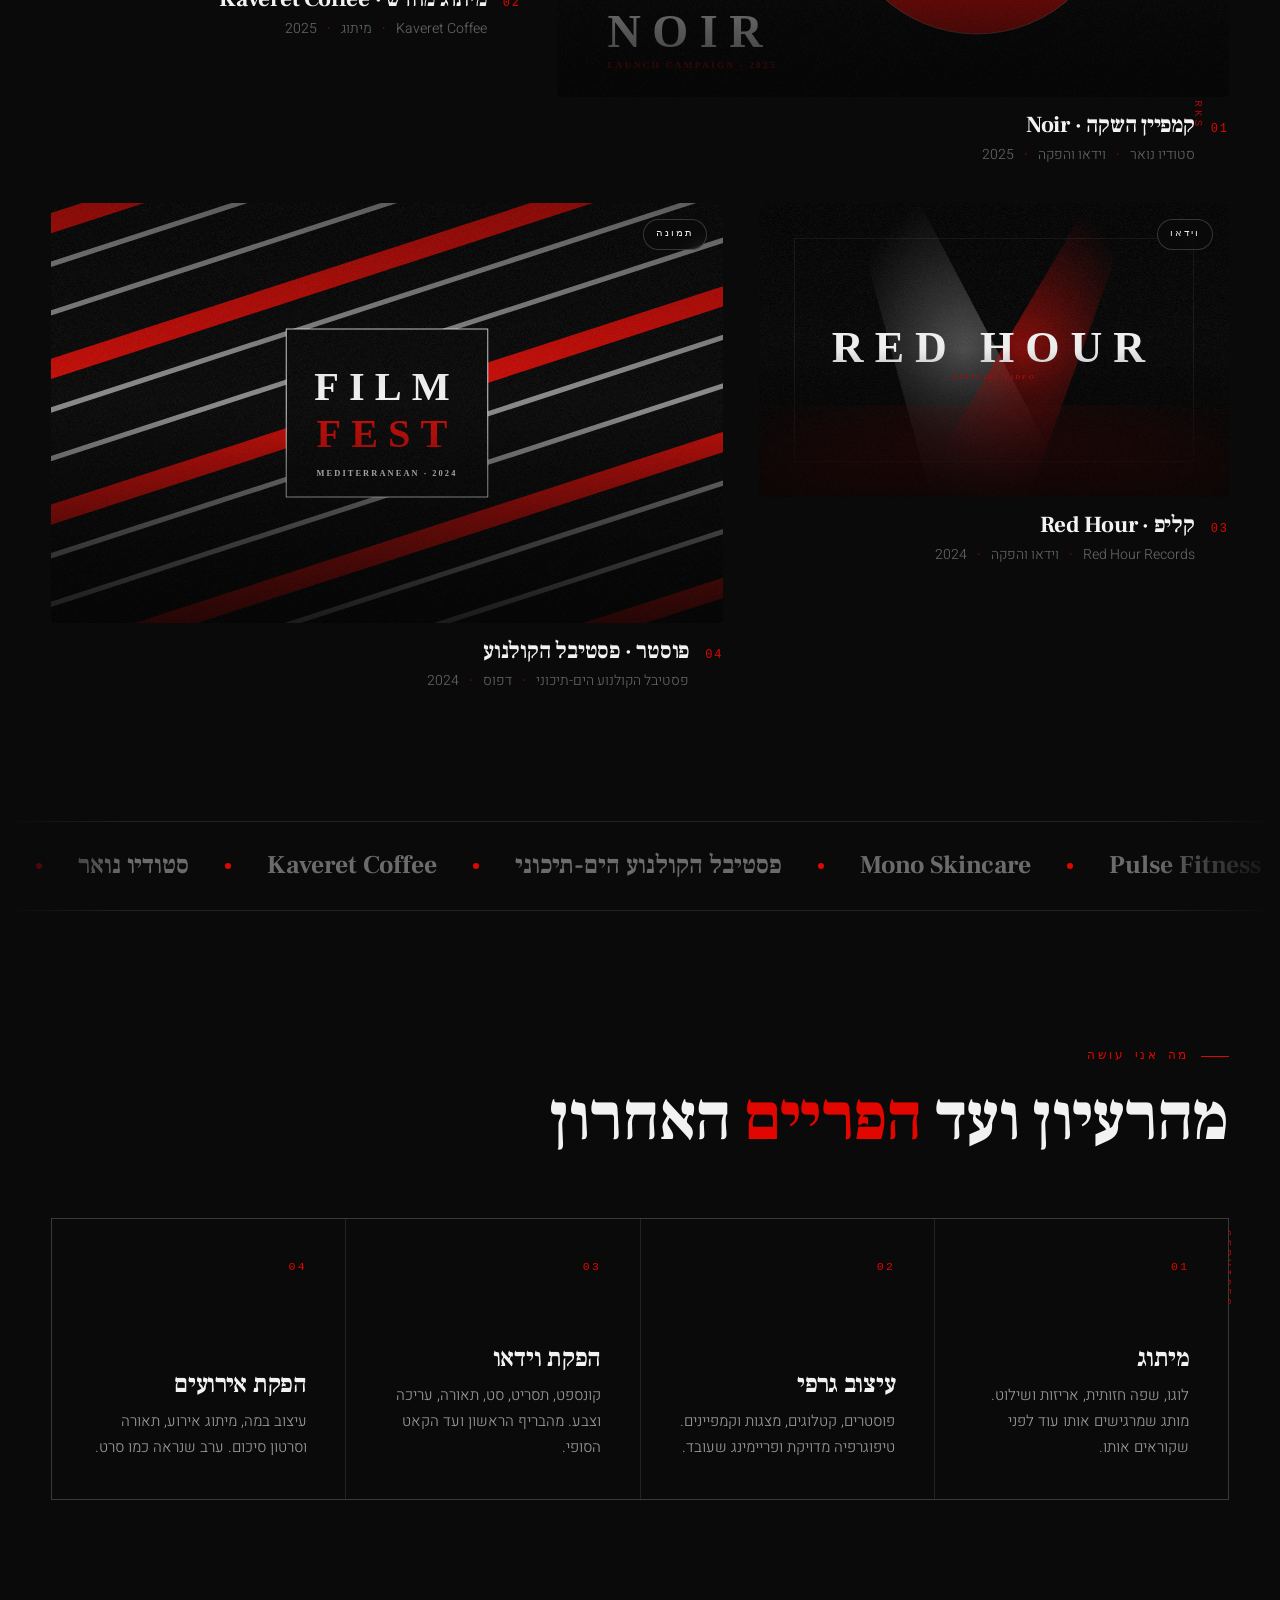
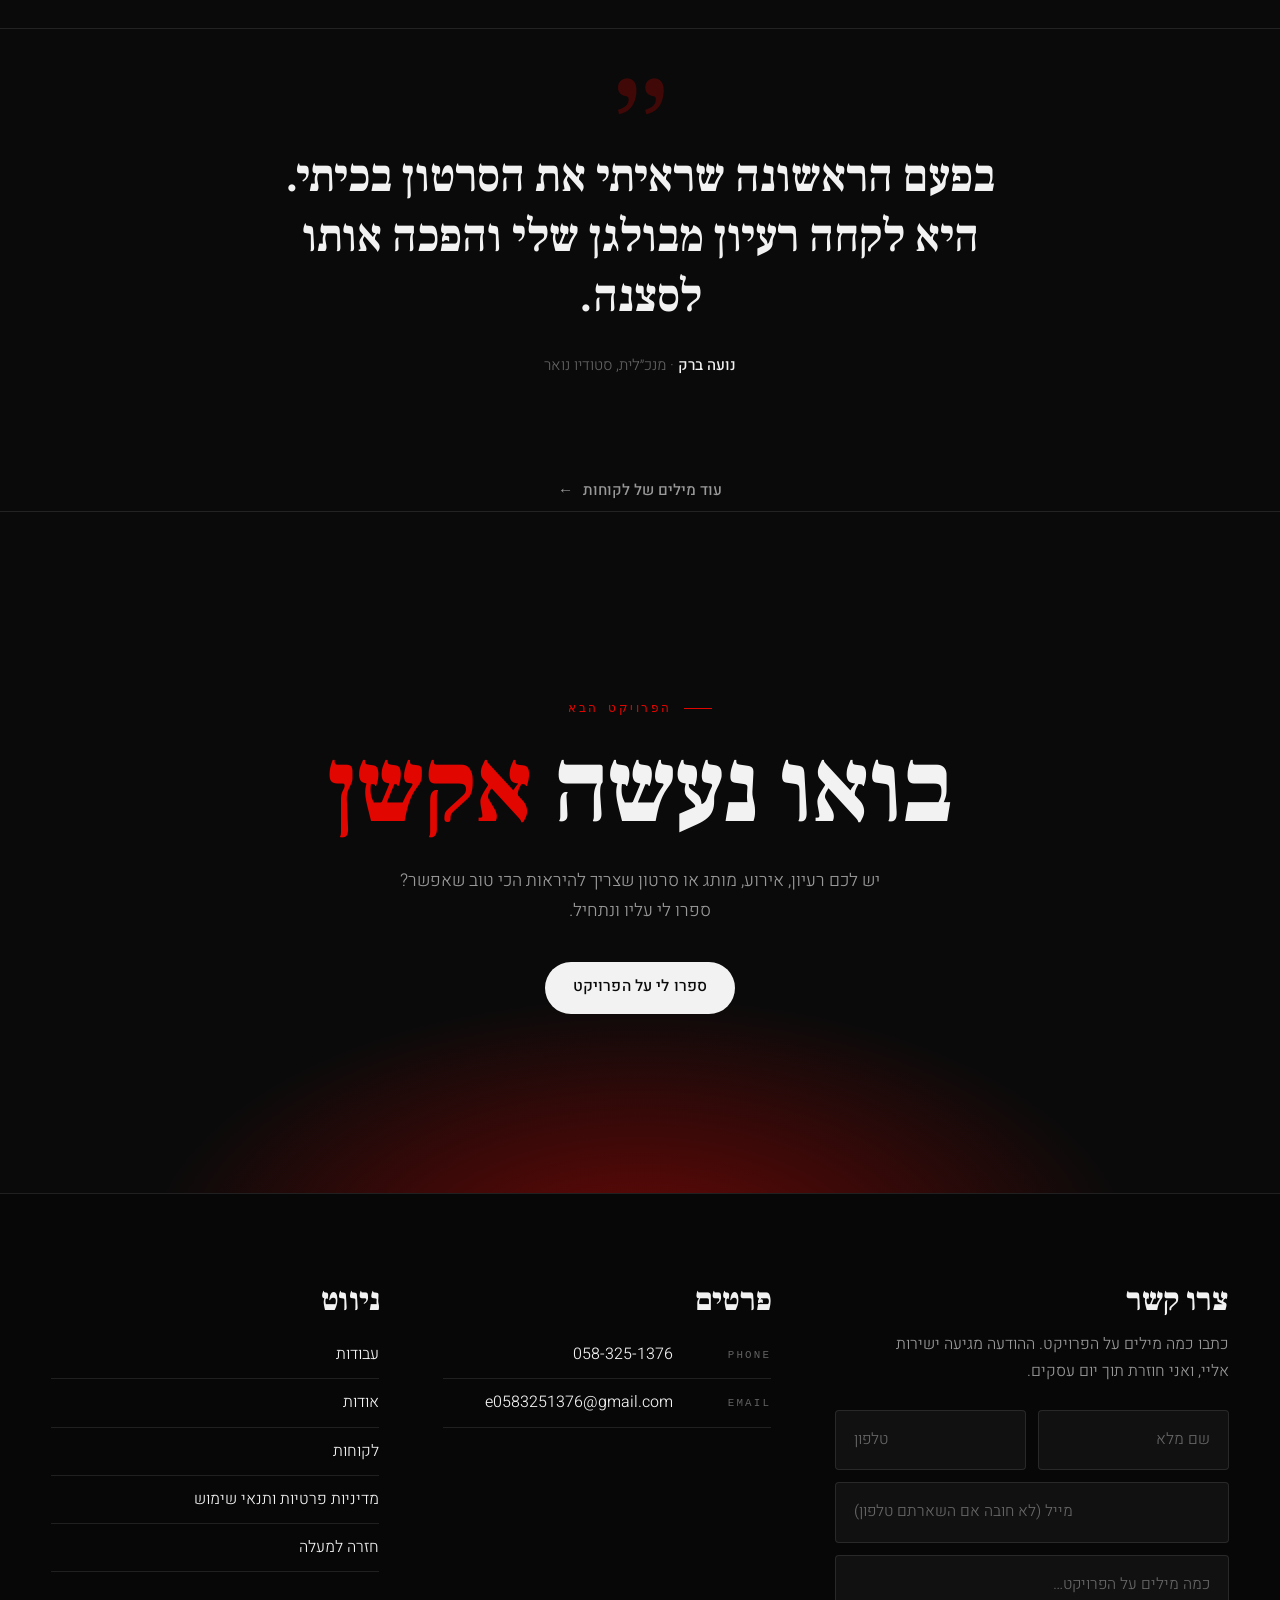
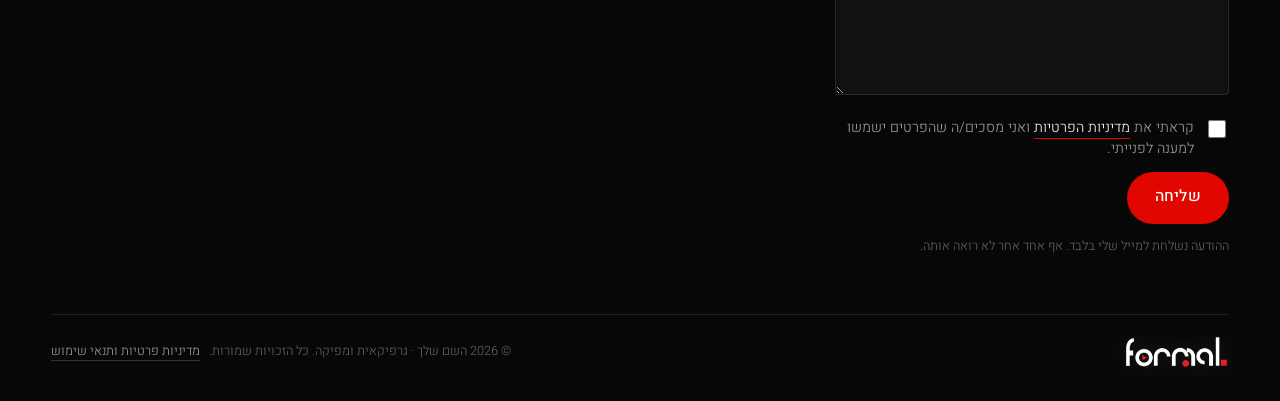
==== commit a19c3701: "הסרת וואטסאפ ואינסטגרם מהאתר ומהממשק; טופס יצירת קשר עם גיבוי מייל; מרכוז הקלאפר בכל הגדלים (רספונסי" ====
--- a/index.html
+++ b/index.html
@@ -191,9 +191,7 @@
           <h2 class="footer__title">פרטים</h2>
           <ul class="footer__list">
             <li><span class="lbl">PHONE</span><a data-site="contact.phone" data-site-href="tel" href="#"></a></li>
-            <li><span class="lbl">WHATSAPP</span><a data-site="contact.phone" data-site-href="wa" href="#" target="_blank" rel="noopener"></a></li>
             <li><span class="lbl">EMAIL</span><a data-site="contact.email" data-site-href="mailto" href="#"></a></li>
-            <li><span class="lbl">INSTAGRAM</span><a data-site="contact.instagram" data-site-href="url" data-site-keep="1" href="#" target="_blank" rel="noopener">@formal</a></li>
           </ul>
         </div>
         <div class="reveal" style="--d:0.2s">
--- a/assets/css/style.css
+++ b/assets/css/style.css
@@ -293,7 +293,7 @@
 .hero__word .ch { display: inline-block; will-change: transform, opacity, filter; }
 
 /* clapperboard */
-.clap { position: absolute; left: 50%; top: 50%; z-index: 3; width: clamp(260px, 42vw, 560px); transform: translate(-50%, -40%); opacity: 0; pointer-events: none; filter: drop-shadow(0 40px 60px rgba(0, 0, 0, 0.75)); will-change: transform, opacity; }
+.clap { position: absolute; left: 50%; top: 50%; z-index: 3; width: clamp(260px, 42vw, 560px); opacity: 0; pointer-events: none; filter: drop-shadow(0 40px 60px rgba(0, 0, 0, 0.75)); will-change: transform, opacity; }
 .clap__arm { position: relative; width: 100%; aspect-ratio: 8 / 1.15; border: 3px solid #f2f2f2; border-bottom: 0; border-radius: 8px 8px 0 0; background: repeating-linear-gradient(-55deg, #0d0d0d 0 7.2%, #f2f2f2 7.2% 14.4%); transform-origin: 1.5% 100%; will-change: transform; }
 .clap__bar { width: 100%; aspect-ratio: 8 / 1.15; border: 3px solid #f2f2f2; border-bottom: 0; background: repeating-linear-gradient(55deg, #0d0d0d 0 7.2%, #f2f2f2 7.2% 14.4%); position: relative; }
 .clap__bar::before { content: ""; position: absolute; inset: 0; background: linear-gradient(90deg, var(--red) 0 20%, transparent 20%); mix-blend-mode: multiply; opacity: 0.9; }
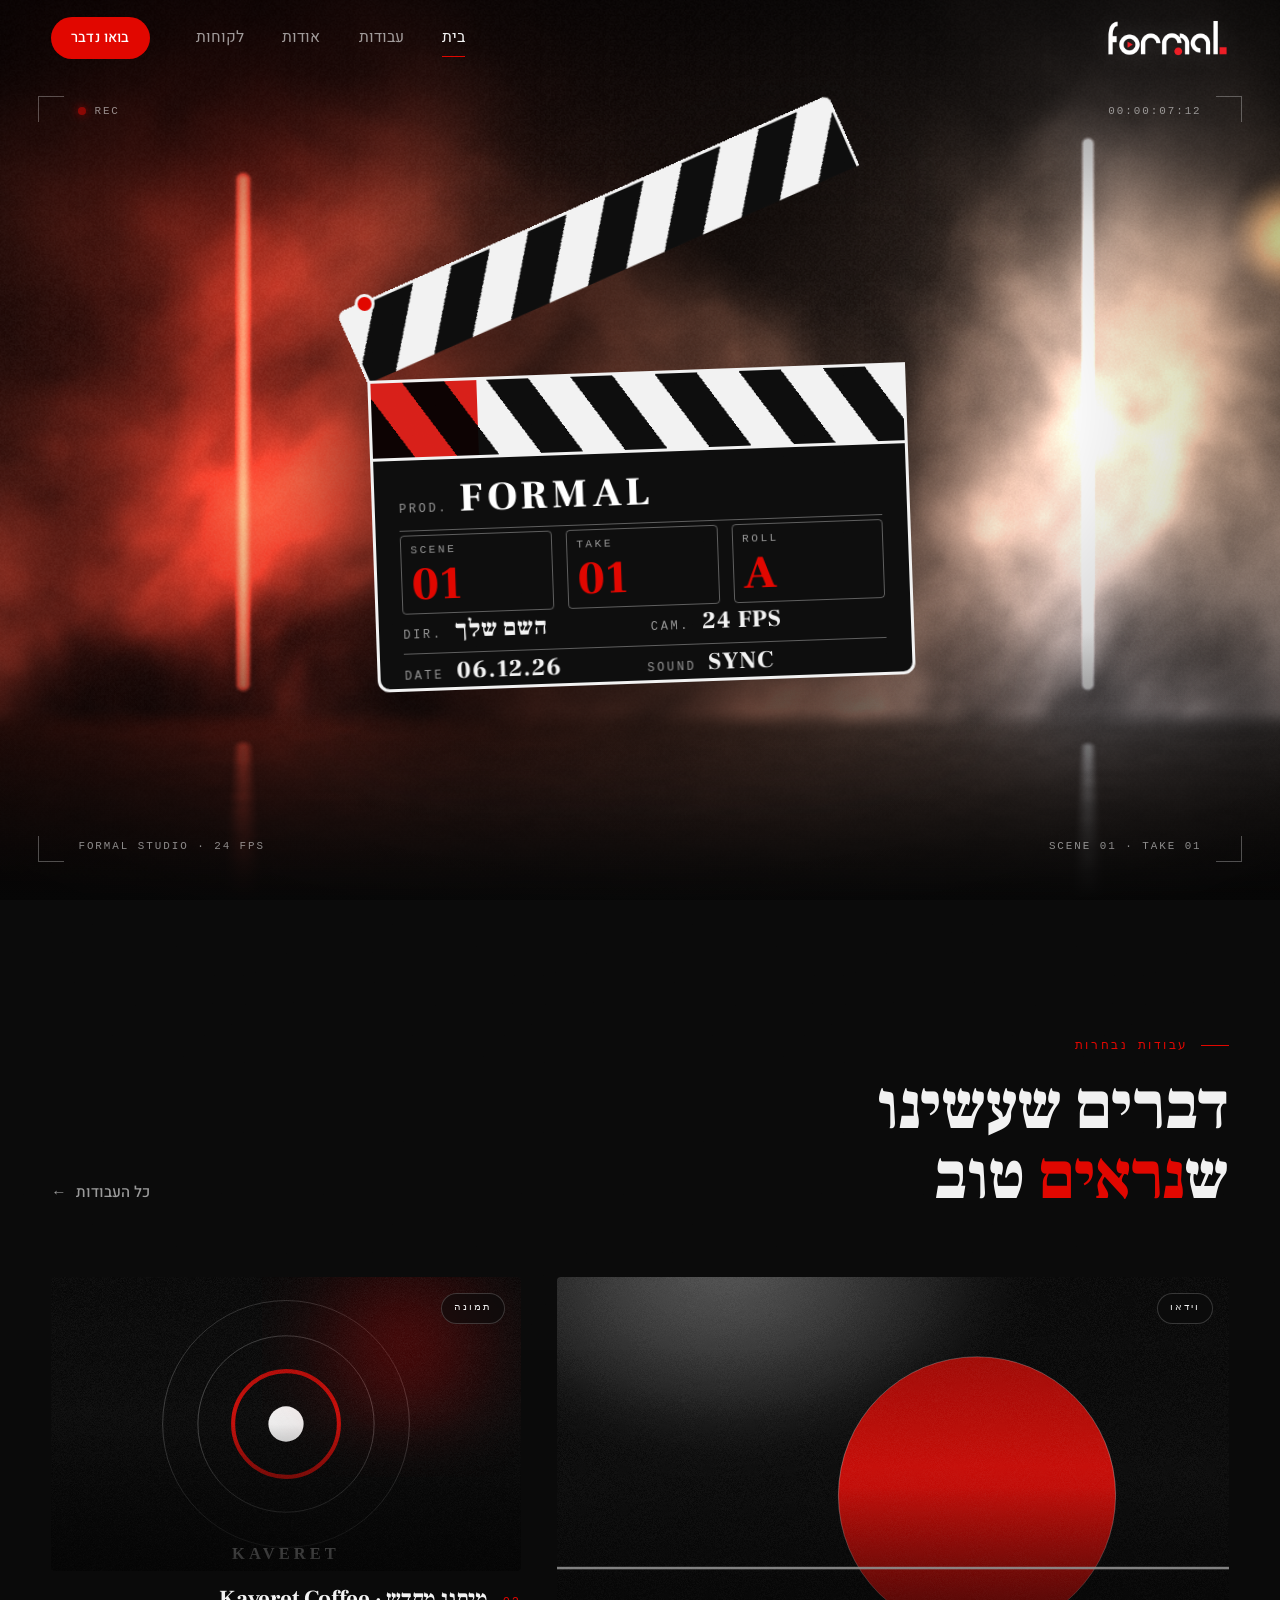
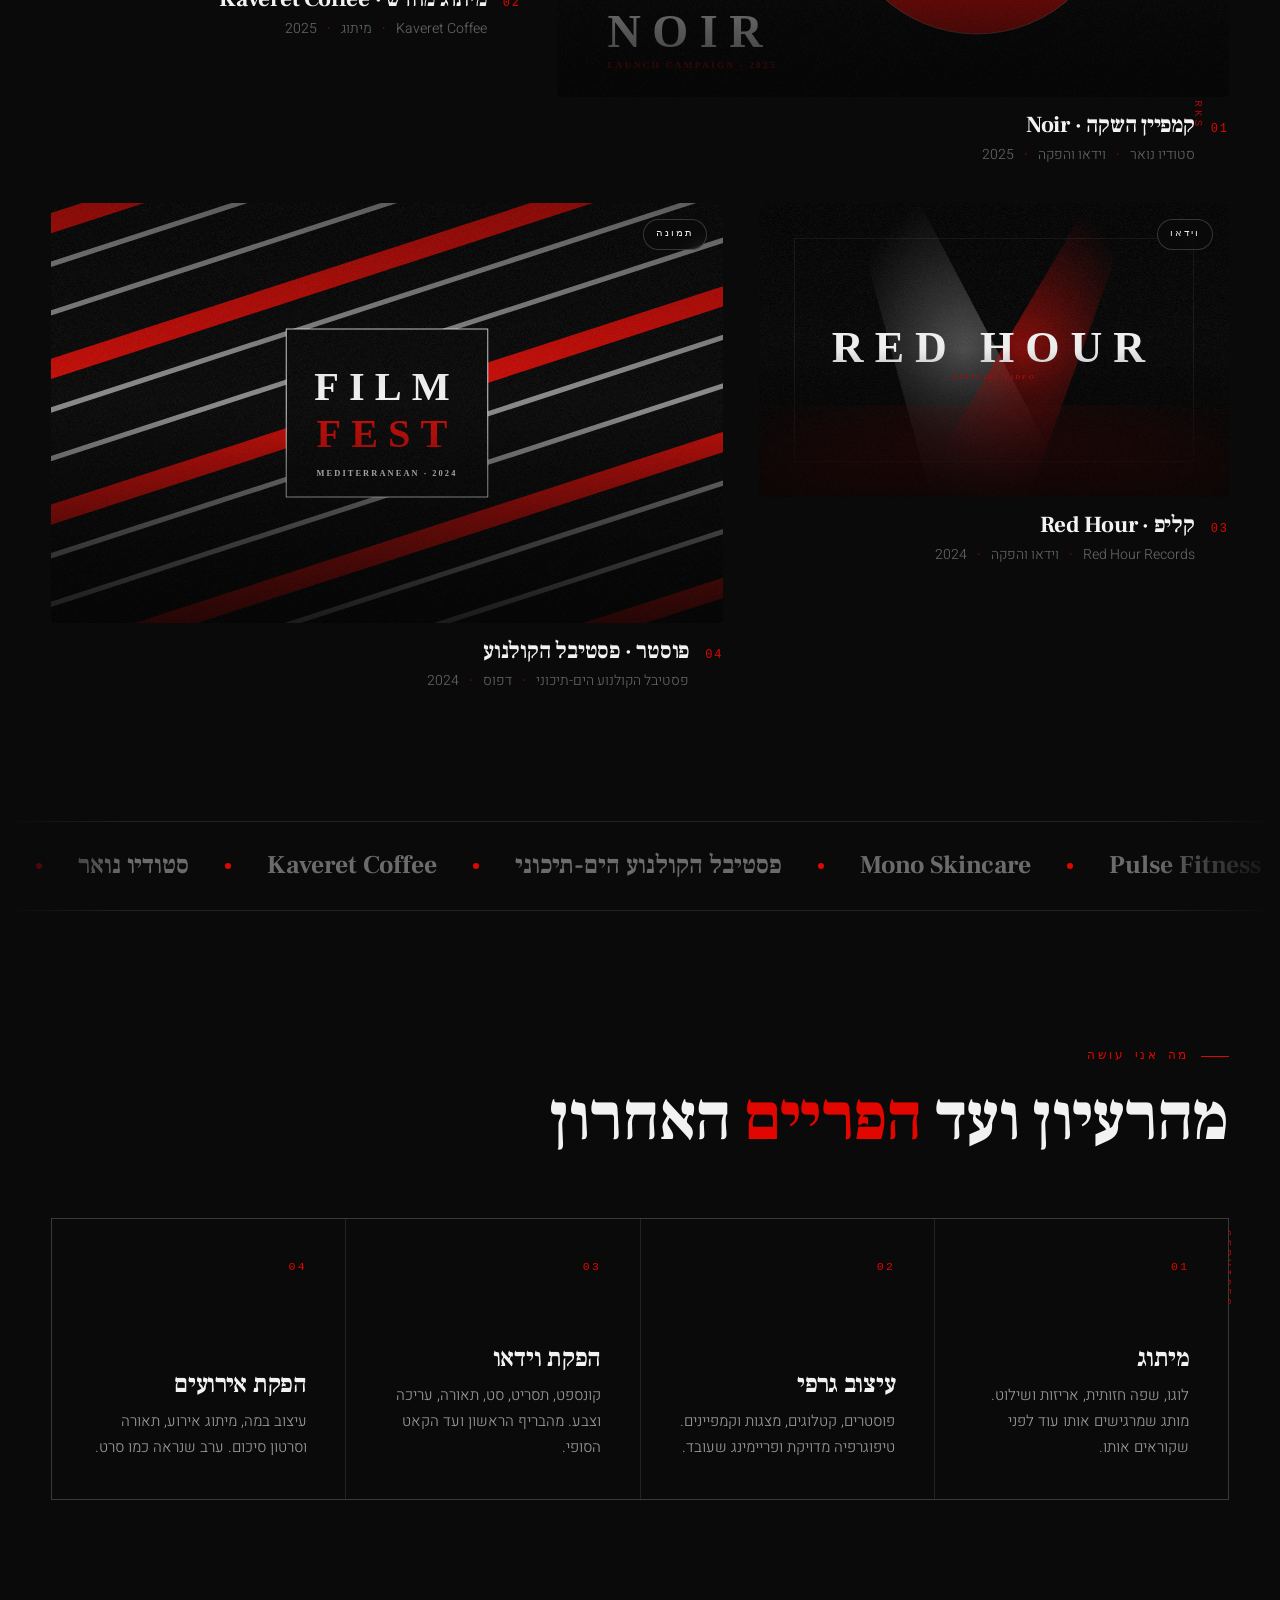
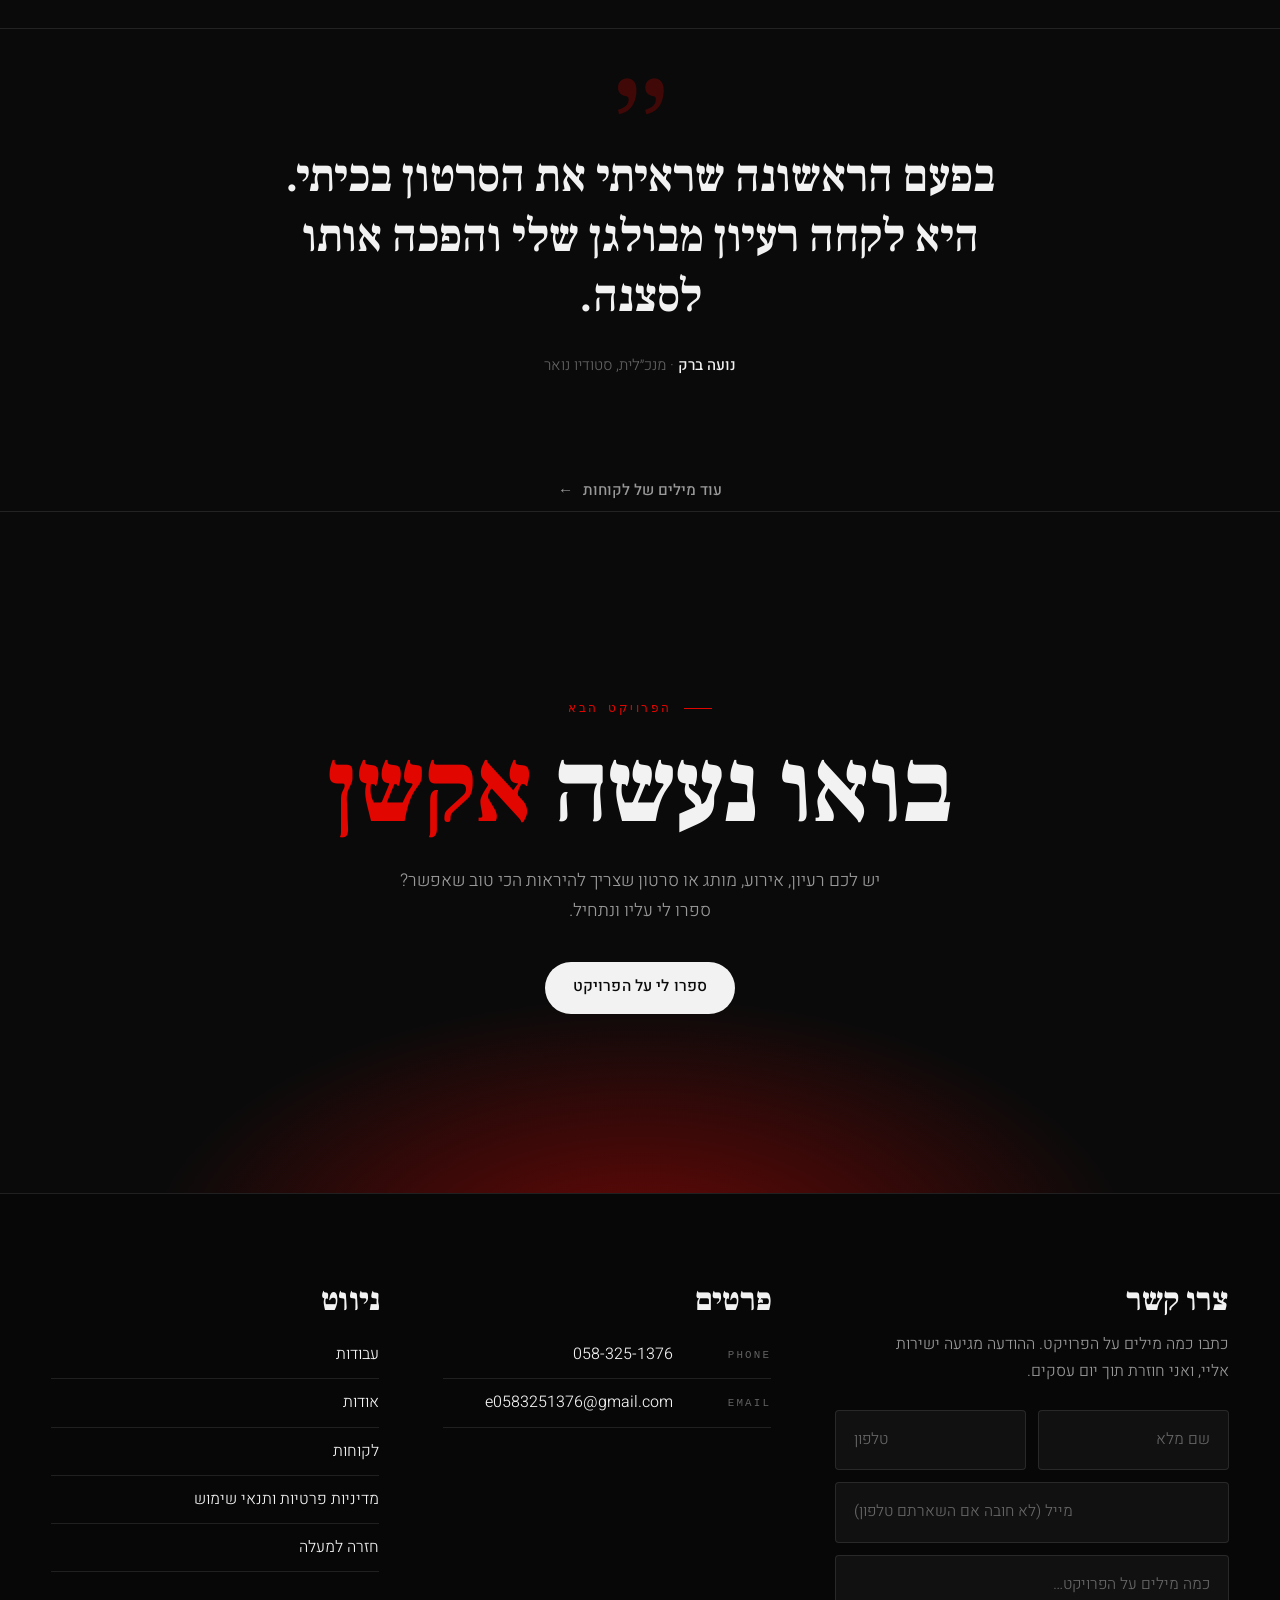
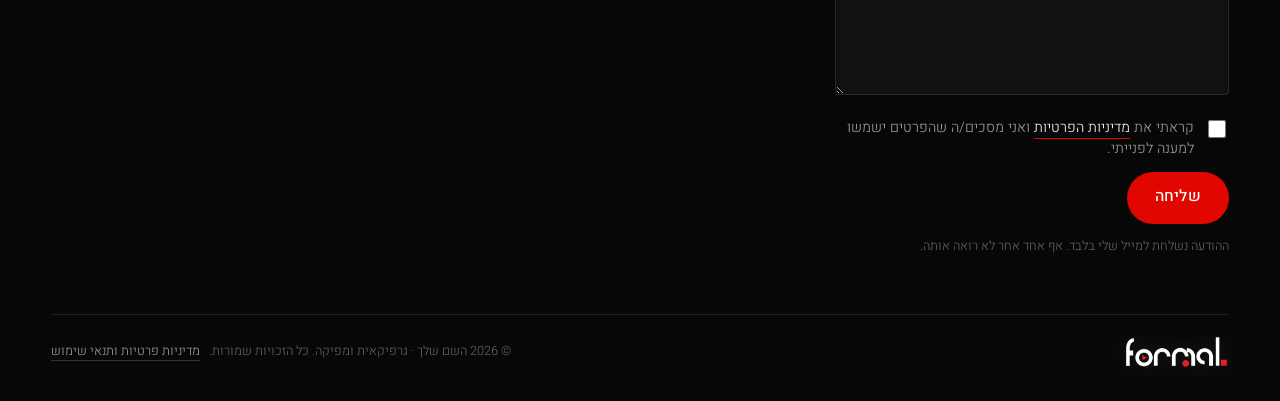
==== commit 0e3fc3da: "כתובת ראשית חדשה formal-action.pages.dev (Cloudflare Pages): canonical, og, CORS לממשק הניהול, כותרו" ====
--- a/index.html
+++ b/index.html
@@ -9,9 +9,11 @@
   <meta property="og:title" content="FORMAL · גרפיקה והפקה">
   <meta property="og:description" content="עיצוב גרפי והפקה שעושים את הרגע שבו הכול מתחבר.">
   <meta property="og:type" content="website">
-  <meta property="og:image" content="https://chana-c.github.io/formal/assets/img/og.png">
+  <meta property="og:image" content="https://formal-action.pages.dev/assets/img/og.png">
   <meta property="og:image:width" content="1200">
   <meta property="og:image:height" content="630">
+  <meta property="og:url" content="https://formal-action.pages.dev/">
+  <link rel="canonical" href="https://formal-action.pages.dev/">
   <link rel="icon" href="assets/img/logo-icon.png" type="image/png">
   <link rel="apple-touch-icon" href="assets/img/logo-icon.png">
   <link rel="stylesheet" href="assets/css/fonts.css">
